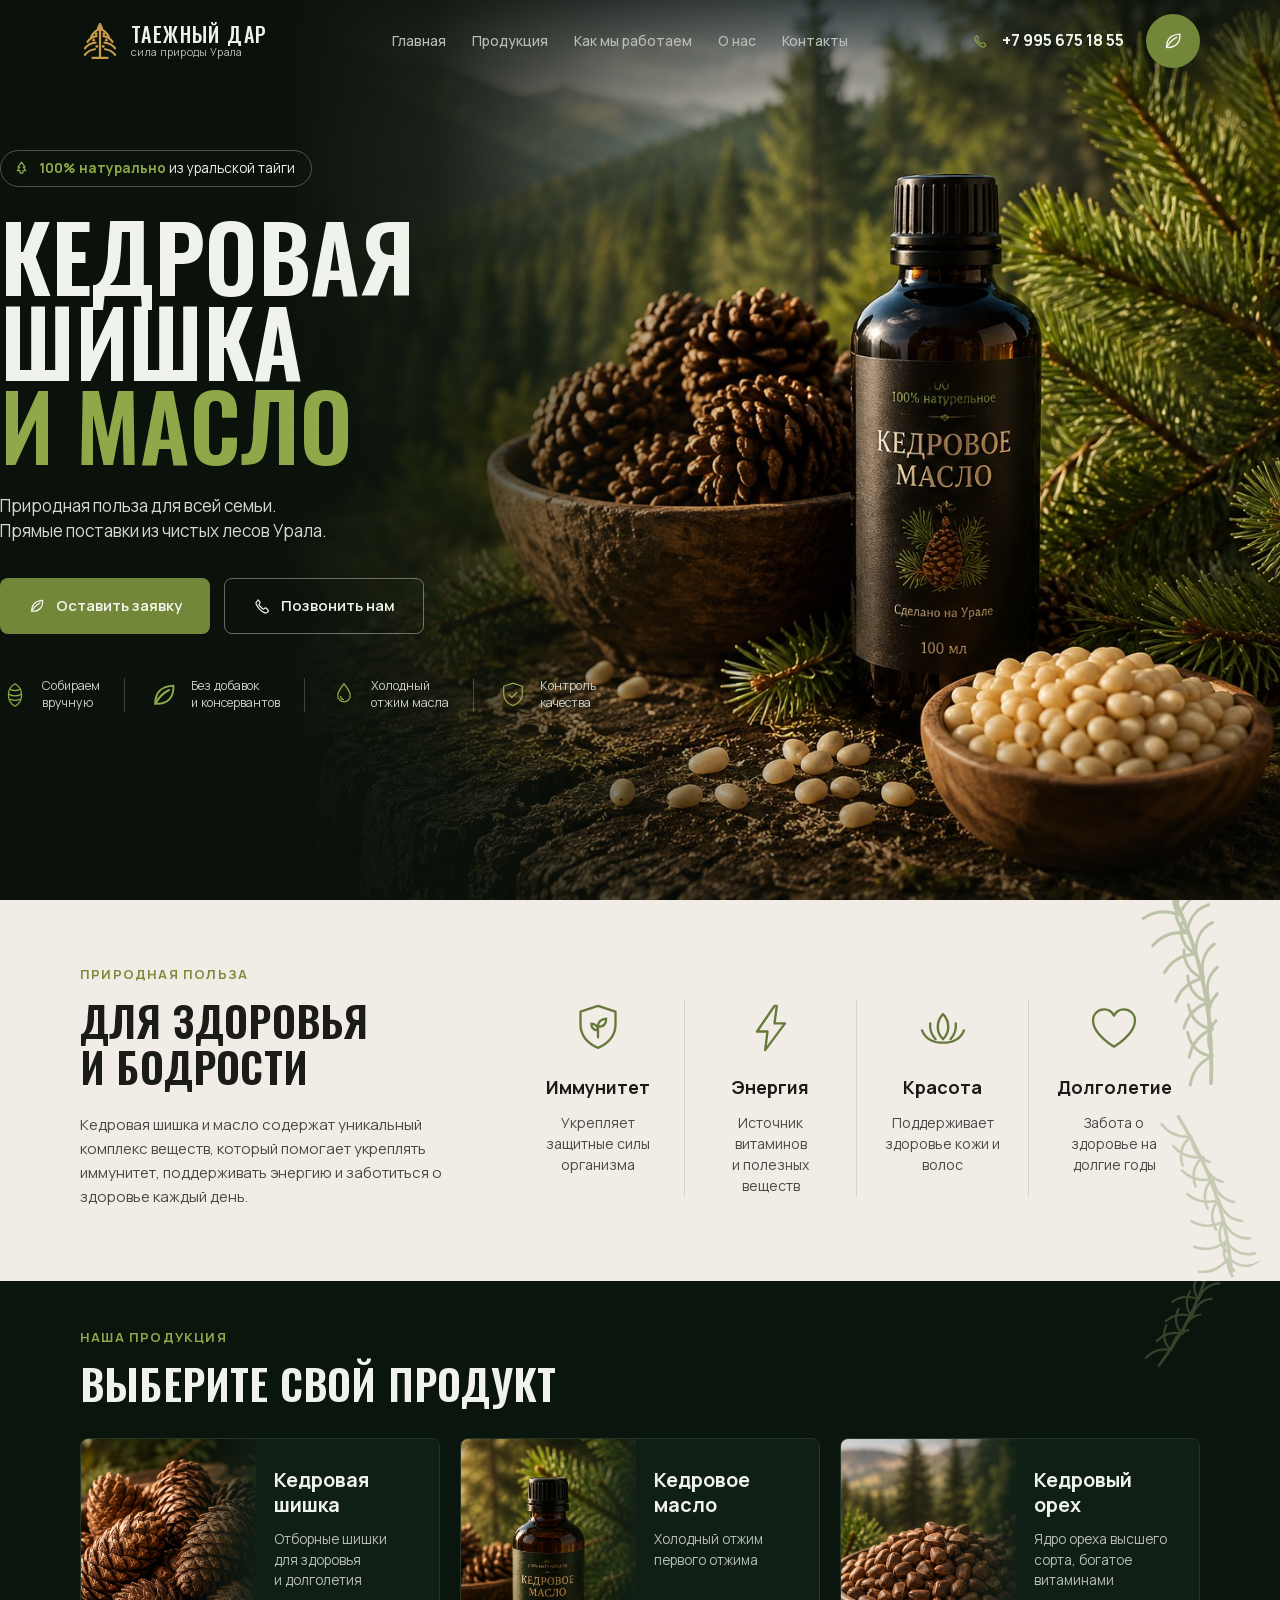
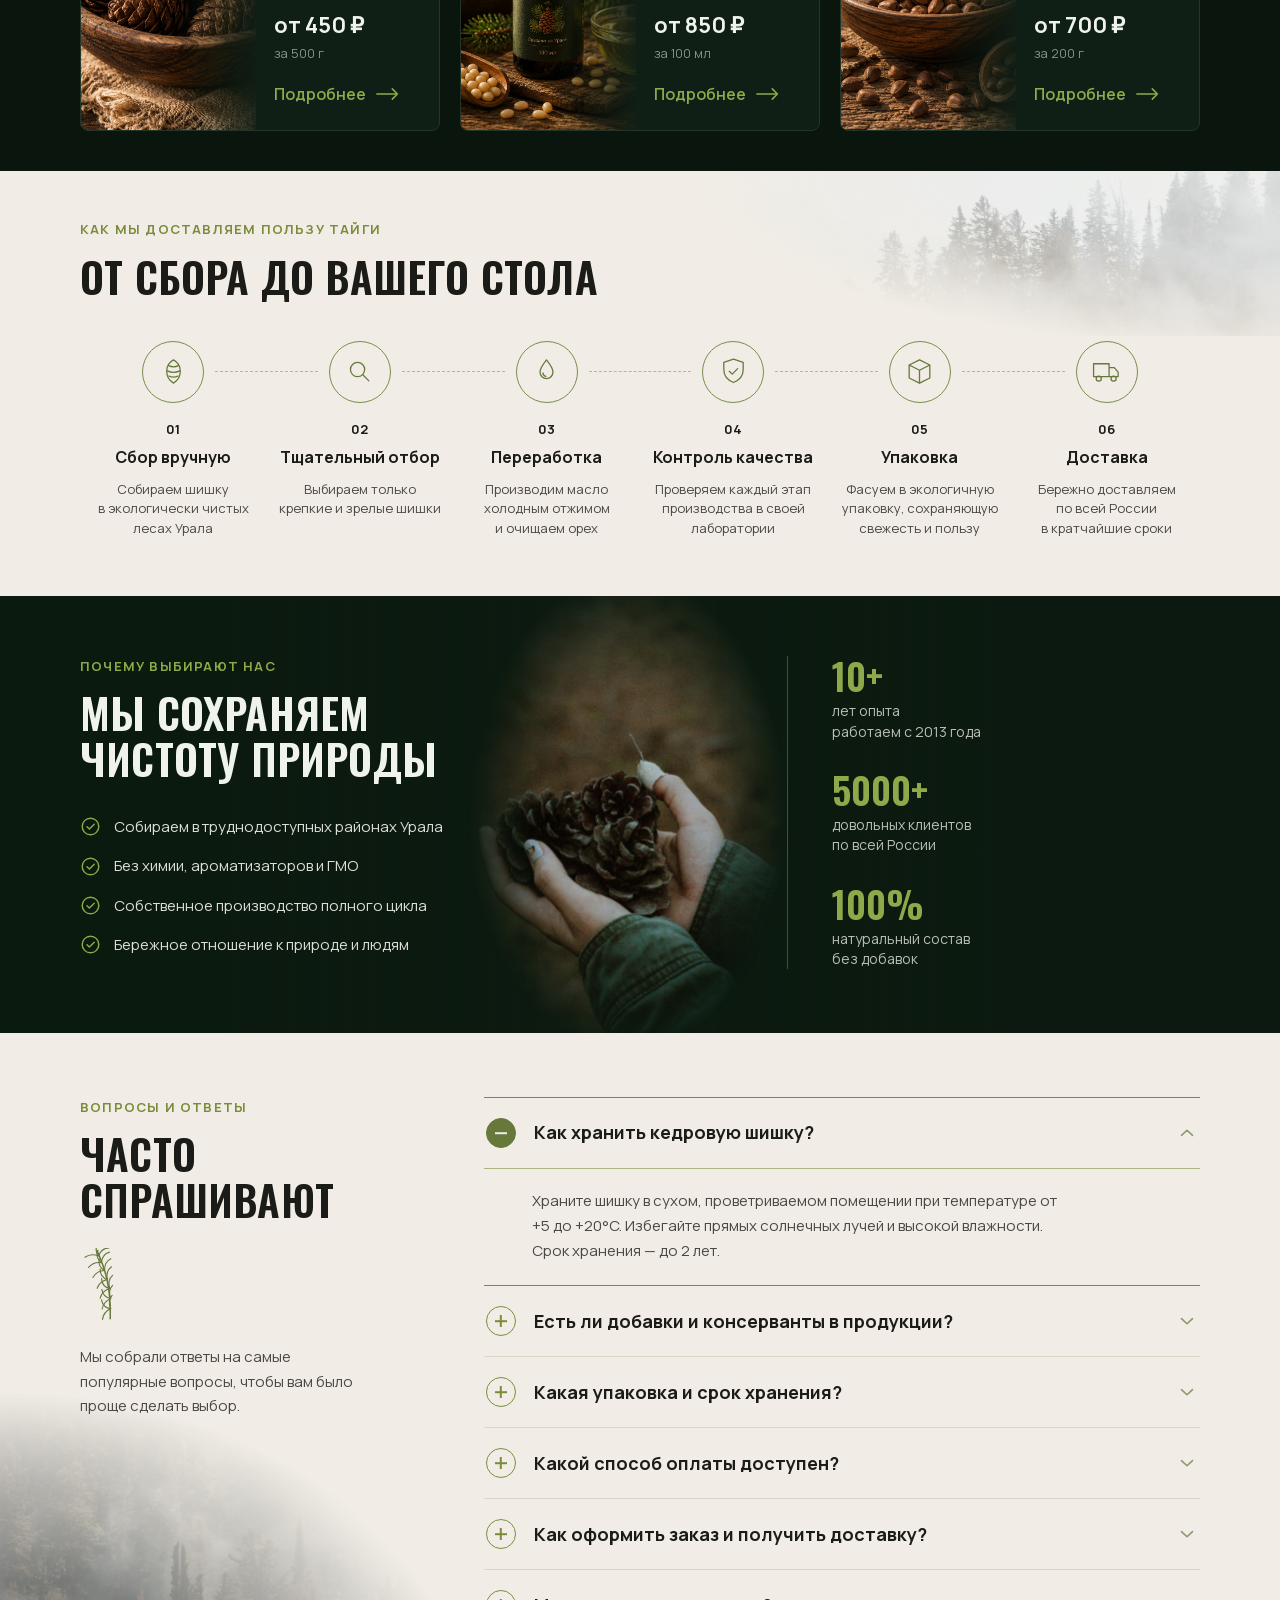
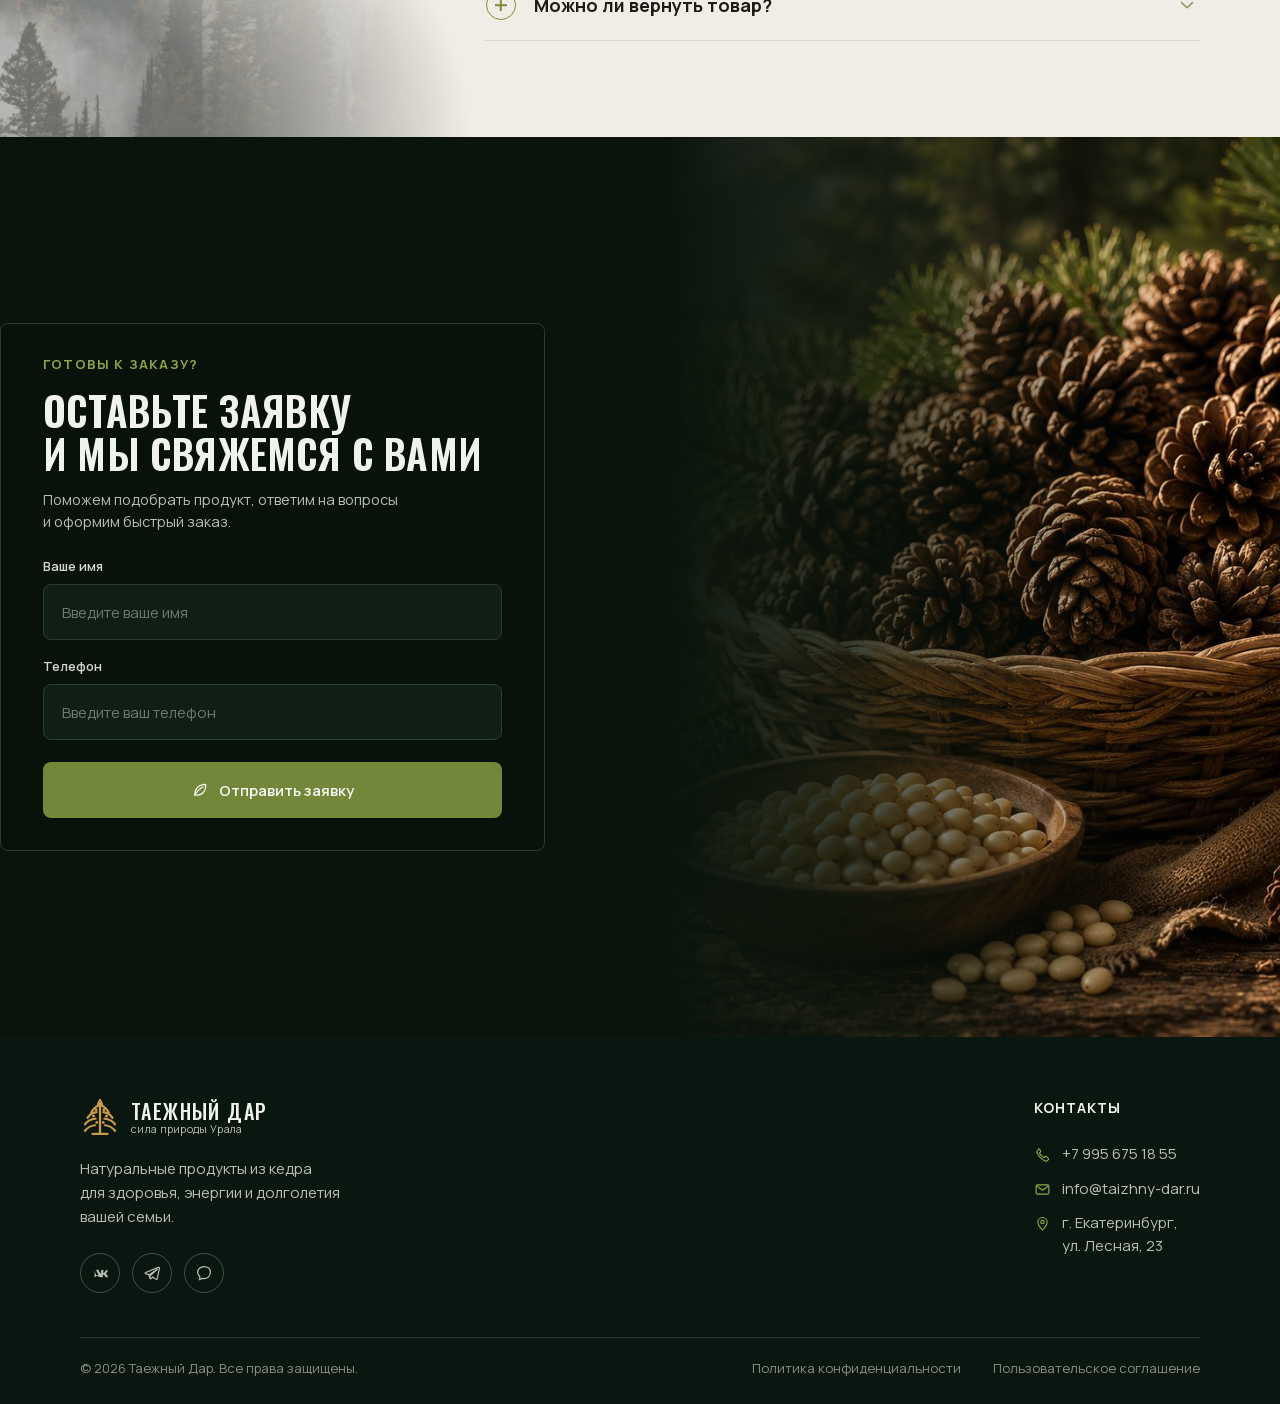
==== index.html @ 6af4e4de "Таежный Дар — одностраничный сайт кедровой продукции Статический HTML/CSS/JS: адаптив (десктоп/планш" ====
<!DOCTYPE html>
<html lang="ru">
<head>
<meta charset="UTF-8">
<meta name="viewport" content="width=device-width, initial-scale=1.0">
<title>Таежный Дар - кедровая шишка и масло из уральской тайги</title>
<meta name="description" content="Кедровая шишка, кедровое масло и кедровый орех. 100% натурально из уральской тайги. Прямые поставки по всей России.">
<link rel="icon" type="image/svg+xml" href="assets/favicon.svg">
<link rel="stylesheet" href="css/styles.css">
</head>
<body>

<!-- ============ SVG SPRITE ============ -->
<svg xmlns="http://www.w3.org/2000/svg" style="display:none" aria-hidden="true">
  <symbol id="i-cedar" viewBox="0 0 32 32">
    <path d="M16 2.5c-1 1.6-1.6 3-1.8 4.6M16 2.5c1 1.6 1.6 3 1.8 4.6M16 2.5v27" fill="none" stroke="currentColor" stroke-width="1.8" stroke-linecap="round"/>
    <path d="M14.2 7.1C11.6 8.5 9.8 10.4 8.9 13M17.8 7.1c2.6 1.4 4.4 3.3 5.3 5.9" fill="none" stroke="currentColor" stroke-width="1.8" stroke-linecap="round"/>
    <path d="M13.2 12.1c-3.2.5-5.6 2-7.2 4.6M18.8 12.1c3.2.5 5.6 2 7.2 4.6" fill="none" stroke="currentColor" stroke-width="1.8" stroke-linecap="round"/>
    <path d="M12.4 17.4c-3.6.2-6.4 1.6-8.4 4.4M19.6 17.4c3.6.2 6.4 1.6 8.4 4.4" fill="none" stroke="currentColor" stroke-width="1.8" stroke-linecap="round"/>
    <path d="M11.9 22.6c-3.4.4-6 1.9-7.9 4.4M20.1 22.6c3.4.4 6 1.9 7.9 4.4" fill="none" stroke="currentColor" stroke-width="1.8" stroke-linecap="round"/>
    <path d="M10 29.5h12" stroke="currentColor" stroke-width="1.8" stroke-linecap="round"/>
    <circle cx="12.9" cy="10.2" r="1.15" fill="currentColor"/>
    <circle cx="19.1" cy="10.2" r="1.15" fill="currentColor"/>
    <circle cx="10.9" cy="15.3" r="1.15" fill="currentColor"/>
    <circle cx="21.1" cy="15.3" r="1.15" fill="currentColor"/>
    <circle cx="13.4" cy="20.3" r="1.15" fill="currentColor"/>
    <circle cx="18.6" cy="20.3" r="1.15" fill="currentColor"/>
  </symbol>
  <symbol id="i-tree" viewBox="0 0 24 24">
    <path d="M12 3 7 10h2.4L6 15h4v3.5h4V15h4l-3.4-5H17L12 3Z" fill="none" stroke="currentColor" stroke-width="1.6" stroke-linejoin="round"/>
  </symbol>
  <symbol id="i-sprig" viewBox="0 0 100 130">
    <path d="M30 4C44 34 56 70 54 126" fill="none" stroke="currentColor" stroke-width="2.6" stroke-linecap="round"/>
    <g fill="none" stroke="currentColor" stroke-width="2" stroke-linecap="round">
      <g transform="translate(33 14) rotate(-15)"><path d="M0 0C-8-6-16-7-24-4M0 0C-4-9 0-17 6-22M0 0C6-8 14-11 22-9"/></g>
      <g transform="translate(38 26) rotate(-30)"><path d="M0 0C-8-6-16-7-24-4M0 0C-4-9 0-17 6-22M0 0C6-8 14-11 22-9"/></g>
      <g transform="translate(44 40) rotate(-40)"><path d="M0 0C-8-6-16-7-24-4M0 0C-4-9 0-17 6-22M0 0C6-8 14-11 22-9"/></g>
      <g transform="translate(49 56) rotate(-50)"><path d="M0 0C-8-6-16-7-24-4M0 0C-4-9 0-17 6-22M0 0C6-8 14-11 22-9"/></g>
      <g transform="translate(53 72) rotate(-55)"><path d="M0 0C-8-6-16-7-24-4M0 0C-4-9 0-17 6-22M0 0C6-8 14-11 22-9"/></g>
      <g transform="translate(55 90) rotate(-60)"><path d="M0 0C-8-6-16-7-24-4M0 0C-4-9 0-17 6-22M0 0C6-8 14-11 22-9"/></g>
      <g transform="translate(55 108) rotate(-62)"><path d="M0 0C-8-6-16-7-24-4M0 0C-4-9 0-17 6-22M0 0C6-8 14-11 22-9"/></g>
    </g>
  </symbol>
  <symbol id="i-leaf" viewBox="0 0 24 24">
    <path d="M5 19C5 10 10 5 19.5 4.5 20 14 15 19 6.5 19" fill="none" stroke="currentColor" stroke-width="1.6" stroke-linecap="round" stroke-linejoin="round"/>
    <path d="M5 19c3-5.5 7-9 11-11" fill="none" stroke="currentColor" stroke-width="1.6" stroke-linecap="round"/>
  </symbol>
  <symbol id="i-phone" viewBox="0 0 24 24">
    <path d="M6.6 3.8 9 6.2c.5.5.5 1.2.2 1.8L8.1 9.8a1.3 1.3 0 0 0 .2 1.5l4.4 4.4c.4.4 1 .5 1.5.2l1.8-1.1c.6-.3 1.3-.3 1.8.2l2.4 2.4c.5.5.5 1.4 0 1.9l-1.3 1.3c-.8.8-2 .9-3 .5-2.5-1-4.9-2.6-7-4.7-2.1-2.1-3.7-4.5-4.7-7-.4-1-.3-2.2.5-3l1.3-1.3c.5-.5 1.4-.5 1.9 0Z" fill="none" stroke="currentColor" stroke-width="1.6" stroke-linejoin="round"/>
  </symbol>
  <symbol id="i-shield-sprout" viewBox="0 0 48 48">
    <path d="M24 5 9 10v11c0 9.5 6.2 16.6 15 20 8.8-3.4 15-10.5 15-20V10L24 5Z" fill="none" stroke="currentColor" stroke-width="2" stroke-linejoin="round"/>
    <path d="M24 32v-9M24 23c0-4 2.6-6.6 7-7 0 4.3-2.5 7-7 7ZM24 26c0-3.3-2.1-5.4-5.7-5.8 0 3.6 2 5.8 5.7 5.8Z" fill="none" stroke="currentColor" stroke-width="2" stroke-linecap="round" stroke-linejoin="round"/>
  </symbol>
  <symbol id="i-bolt" viewBox="0 0 48 48">
    <path d="M27 5 12 27h9l-2 16L36 20h-9l2-15Z" fill="none" stroke="currentColor" stroke-width="2" stroke-linejoin="round"/>
  </symbol>
  <symbol id="i-lotus" viewBox="0 0 48 48">
    <path d="M24 12c-3 3.2-4.5 7-4.5 11 0 4.4 1.8 8 4.5 10.6 2.7-2.6 4.5-6.2 4.5-10.6 0-4-1.5-7.8-4.5-11Z" fill="none" stroke="currentColor" stroke-width="2" stroke-linejoin="round"/>
    <path d="M13 20c-.4 5.4 1.2 10 4.6 13.6M35 20c.4 5.4-1.2 10-4.6 13.6" fill="none" stroke="currentColor" stroke-width="2" stroke-linecap="round"/>
    <path d="M6 26c2.6 6.6 9 10.6 18 10.6S39.4 32.6 42 26" fill="none" stroke="currentColor" stroke-width="2" stroke-linecap="round"/>
  </symbol>
  <symbol id="i-heart" viewBox="0 0 48 48">
    <path d="M24 40S6 29.5 6 17.8C6 11.9 10.4 8 15.5 8c3.6 0 6.9 2 8.5 5.4C25.6 10 28.9 8 32.5 8 37.6 8 42 11.9 42 17.8 42 29.5 24 40 24 40Z" fill="none" stroke="currentColor" stroke-width="2" stroke-linejoin="round"/>
  </symbol>
  <symbol id="i-cone" viewBox="0 0 48 48">
    <path d="M24 6c-6.5 3.5-10.5 9.7-10.5 17.4C13.5 32 17.8 38.5 24 42c6.2-3.5 10.5-10 10.5-18.6C34.5 15.7 30.5 9.5 24 6Z" fill="none" stroke="currentColor" stroke-width="2" stroke-linejoin="round"/>
    <path d="M16.5 15c4.8 2.4 10.2 2.4 15 0M14.5 23c6 3 13 3 19 0M17 31c4.4 2.2 9.6 2.2 14 0" fill="none" stroke="currentColor" stroke-width="2" stroke-linecap="round"/>
  </symbol>
  <symbol id="i-drop" viewBox="0 0 48 48">
    <path d="M24 6c6 7.4 10 13.4 10 19a10 10 0 0 1-20 0c0-5.6 4-11.6 10-19Z" fill="none" stroke="currentColor" stroke-width="2" stroke-linejoin="round"/>
    <path d="M18.5 26a5.5 5.5 0 0 0 4.5 5.4" fill="none" stroke="currentColor" stroke-width="2" stroke-linecap="round"/>
  </symbol>
  <symbol id="i-shield-check" viewBox="0 0 48 48">
    <path d="M24 5 9 10v11c0 9.5 6.2 16.6 15 20 8.8-3.4 15-10.5 15-20V10L24 5Z" fill="none" stroke="currentColor" stroke-width="2" stroke-linejoin="round"/>
    <path d="m17.5 23.5 4.5 4.5 8.5-8.5" fill="none" stroke="currentColor" stroke-width="2" stroke-linecap="round" stroke-linejoin="round"/>
  </symbol>
  <symbol id="i-search" viewBox="0 0 48 48">
    <circle cx="21" cy="21" r="11" fill="none" stroke="currentColor" stroke-width="2"/>
    <path d="m29.5 29.5 9 9" stroke="currentColor" stroke-width="2" stroke-linecap="round"/>
  </symbol>
  <symbol id="i-box" viewBox="0 0 48 48">
    <path d="m24 6 16 8v20l-16 8-16-8V14l16-8Z" fill="none" stroke="currentColor" stroke-width="2" stroke-linejoin="round"/>
    <path d="M8 14l16 8 16-8M24 22v20" fill="none" stroke="currentColor" stroke-width="2" stroke-linejoin="round"/>
  </symbol>
  <symbol id="i-truck" viewBox="0 0 48 48">
    <path d="M4 12h24v20H4zM28 18h8l6 7v7h-14" fill="none" stroke="currentColor" stroke-width="2" stroke-linejoin="round"/>
    <circle cx="12" cy="35" r="4" fill="none" stroke="currentColor" stroke-width="2"/>
    <circle cx="35" cy="35" r="4" fill="none" stroke="currentColor" stroke-width="2"/>
  </symbol>
  <symbol id="i-check" viewBox="0 0 24 24">
    <circle cx="12" cy="12" r="9.5" fill="none" stroke="currentColor" stroke-width="1.6"/>
    <path d="m8 12.2 2.7 2.7L16.3 9.4" fill="none" stroke="currentColor" stroke-width="1.6" stroke-linecap="round" stroke-linejoin="round"/>
  </symbol>
  <symbol id="i-chevron" viewBox="0 0 24 24">
    <path d="m6 9.5 6 5.5 6-5.5" fill="none" stroke="currentColor" stroke-width="1.8" stroke-linecap="round" stroke-linejoin="round"/>
  </symbol>
  <symbol id="i-eco" viewBox="0 0 48 48">
    <circle cx="24" cy="24" r="17" fill="none" stroke="currentColor" stroke-width="2"/>
    <path d="M24 34V20M24 24c0-4.4 2.8-7.2 7.6-7.6 0 4.8-2.8 7.6-7.6 7.6ZM24 29c0-3.7-2.3-6-6.3-6.4 0 4 2.3 6.4 6.3 6.4Z" fill="none" stroke="currentColor" stroke-width="2" stroke-linecap="round" stroke-linejoin="round"/>
  </symbol>
  <symbol id="i-gost" viewBox="0 0 48 48">
    <path d="M24 5 28 9h5.5L35 14.5 39.5 16 38 21l4 3-4 3 1.5 5-4.5 1.5L33.5 39H28L24 43 20 39h-5.5L13 33.5 8.5 32 10 27l-4-3 4-3-1.5-5L13 14.5 14.5 9H20l4-4Z" fill="none" stroke="currentColor" stroke-width="2" stroke-linejoin="round"/>
    <rect x="18" y="17" width="12" height="14" rx="2" fill="none" stroke="currentColor" stroke-width="2"/>
  </symbol>
  <symbol id="i-family" viewBox="0 0 48 48">
    <path d="M24 8c-4 3.8-6 8.2-6 13 0 5.4 2.3 9.8 6 12.6 3.7-2.8 6-7.2 6-12.6 0-4.8-2-9.2-6-13Z" fill="none" stroke="currentColor" stroke-width="2" stroke-linejoin="round"/>
    <path d="M24 33.6V40M14 40h20" fill="none" stroke="currentColor" stroke-width="2" stroke-linecap="round"/>
  </symbol>
  <symbol id="i-mail" viewBox="0 0 24 24">
    <rect x="3" y="5.5" width="18" height="13" rx="2" fill="none" stroke="currentColor" stroke-width="1.6"/>
    <path d="m4 7 8 6 8-6" fill="none" stroke="currentColor" stroke-width="1.6" stroke-linejoin="round"/>
  </symbol>
  <symbol id="i-pin" viewBox="0 0 24 24">
    <path d="M12 21s-6.5-5.7-6.5-11A6.5 6.5 0 0 1 12 3.5 6.5 6.5 0 0 1 18.5 10c0 5.3-6.5 11-6.5 11Z" fill="none" stroke="currentColor" stroke-width="1.6" stroke-linejoin="round"/>
    <circle cx="12" cy="10" r="2.4" fill="none" stroke="currentColor" stroke-width="1.6"/>
  </symbol>
  <symbol id="i-vk" viewBox="0 0 24 24">
    <path d="M4.8 7.5c.3 6 3.4 10 9.4 10h1.6v-3.6c1.4.2 2.4 1.2 3 2.4l.8 1.2H23c-.6-2-2-3.6-3.4-4.6 1.2-1.2 2.6-3 3-4.6h-2.8c-.6 1.6-1.9 3.3-3.4 4V7.9h-2.9v5.3C11.8 11.6 10.5 9.5 10 7.5H7c.4 2.4 1.7 4.6 3 6-1.6 1.7-3.4 3.2-5.2 4Z" fill="currentColor" stroke="none"/>
  </symbol>
  <symbol id="i-tg" viewBox="0 0 24 24">
    <path d="m20.5 4.5-17 6.8c-.8.3-.8 1.2 0 1.5l4.2 1.4 1.6 5c.2.7 1 .8 1.5.3l2.3-2.2 4.4 3.2c.5.4 1.3.1 1.4-.6l3-14.2c.2-.9-.6-1.5-1.4-1.2Z" fill="none" stroke="currentColor" stroke-width="1.6" stroke-linejoin="round"/>
    <path d="M8 14.5 19 7l-9.5 8.6-.4 3.3" fill="none" stroke="currentColor" stroke-width="1.6" stroke-linejoin="round"/>
  </symbol>
  <symbol id="i-max" viewBox="0 0 24 24">
    <path d="M12 3.5c-4.7 0-8.5 3.4-8.5 7.6 0 2.4 1.2 4.6 3.1 5.9L6 21l3.6-1.8c.8.2 1.6.3 2.4.3 4.7 0 8.5-3.4 8.5-8.4S16.7 3.5 12 3.5Z" fill="none" stroke="currentColor" stroke-width="1.6" stroke-linejoin="round"/>
  </symbol>
</svg>

<!-- ============ HEADER ============ -->
<header class="header" id="header">
  <div class="container header__inner">
    <a class="logo" href="#hero" aria-label="Таежный Дар — на главную">
      <svg class="logo__icon" aria-hidden="true"><use href="#i-cedar"/></svg>
      <span class="logo__text">
        <span class="logo__name">Таежный Дар</span>
        <span class="logo__tagline">сила природы Урала</span>
      </span>
    </a>
    <nav class="nav" aria-label="Основная навигация">
      <a class="nav__link" href="#hero">Главная</a>
      <a class="nav__link" href="#products">Продукция</a>
      <a class="nav__link" href="#process">Как мы работаем</a>
      <a class="nav__link" href="#why-us">О нас</a>
      <a class="nav__link" href="#lead">Контакты</a>
    </nav>
    <div class="header__contacts">
      <svg class="header__phone-icon" aria-hidden="true"><use href="#i-phone"/></svg>
      <div class="header__phone-text">
        <a class="header__phone" href="tel:+79956751855">+7 995 675 18 55</a>
      </div>
      <button class="header__cta" type="button" data-open-lead aria-label="Оставить заявку">
        <svg aria-hidden="true"><use href="#i-leaf"/></svg>
      </button>
      <button class="burger" id="burger" type="button" aria-label="Открыть меню" aria-expanded="false">
        <span></span><span></span><span></span>
      </button>
    </div>
  </div>
</header>

<div class="mobile-menu" id="mobileMenu" hidden>
  <nav aria-label="Мобильная навигация">
    <a href="#hero">Главная</a>
    <a href="#products">Продукция</a>
    <a href="#process">Как мы работаем</a>
    <a href="#why-us">О нас</a>
    <a href="#lead">Контакты</a>
  </nav>
  <a class="mobile-menu__phone" href="tel:+79956751855">+7 995 675 18 55</a>
  <button class="btn btn--primary mobile-menu__cta" type="button" data-open-lead>
    <svg aria-hidden="true"><use href="#i-leaf"/></svg>Оставить заявку
  </button>
</div>

<main>
  <!-- ============ HERO ============ -->
  <section class="hero" id="hero">
    <img class="hero__photo" src="assets/img/hero-product.jpg" alt="Кедровые шишки в деревянной чаше и бутылка кедрового масла на фоне уральской тайги">
    <div class="hero__shade" aria-hidden="true"></div>
    <div class="container hero__inner">
      <div class="hero__content">
        <p class="hero__eyebrow">
          <svg class="hero__eyebrow-icon" aria-hidden="true"><use href="#i-tree"/></svg>
          <span><b>100% натурально</b> из уральской тайги</span>
        </p>
        <h1 class="hero__title">
          Кедровая<br>шишка<br><span class="accent">и&nbsp;масло</span>
        </h1>
        <p class="hero__desc">Природная польза для всей семьи.<br>Прямые поставки из чистых лесов Урала.</p>
        <div class="hero__actions">
          <button class="btn btn--primary" type="button" data-open-lead>
            <svg aria-hidden="true"><use href="#i-leaf"/></svg>Оставить заявку
          </button>
          <a class="btn btn--ghost" href="tel:+79956751855">
            <svg aria-hidden="true"><use href="#i-phone"/></svg>Позвонить нам
          </a>
        </div>
        <ul class="hero__benefits">
          <li>
            <svg aria-hidden="true"><use href="#i-cone"/></svg>
            <span>Собираем<br>вручную</span>
          </li>
          <li>
            <svg aria-hidden="true"><use href="#i-leaf"/></svg>
            <span>Без добавок<br>и консервантов</span>
          </li>
          <li>
            <svg aria-hidden="true"><use href="#i-drop"/></svg>
            <span>Холодный<br>отжим масла</span>
          </li>
          <li>
            <svg aria-hidden="true"><use href="#i-shield-check"/></svg>
            <span>Контроль<br>качества</span>
          </li>
        </ul>
      </div>
    </div>
  </section>

  <!-- ============ BENEFITS ============ -->
  <section class="benefits" id="benefits">
    <svg class="benefits__branch" aria-hidden="true"><use href="#i-sprig"/></svg>
    <svg class="benefits__nuts" aria-hidden="true"><use href="#i-sprig"/></svg>
    <div class="container benefits__grid">
      <div class="benefits__intro">
        <p class="eyebrow eyebrow--dark">Природная польза</p>
        <h2 class="h2 h2--dark">Для здоровья<br>и бодрости</h2>
        <p class="benefits__text">Кедровая шишка и масло содержат уникальный комплекс веществ, который помогает укреплять иммунитет, поддерживать энергию и&nbsp;заботиться о здоровье каждый день.</p>
      </div>
      <ul class="benefits__list">
        <li class="benefit">
          <svg class="benefit__icon" aria-hidden="true"><use href="#i-shield-sprout"/></svg>
          <h3 class="benefit__title">Иммунитет</h3>
          <p class="benefit__desc">Укрепляет защитные силы организма</p>
        </li>
        <li class="benefit">
          <svg class="benefit__icon" aria-hidden="true"><use href="#i-bolt"/></svg>
          <h3 class="benefit__title">Энергия</h3>
          <p class="benefit__desc">Источник витаминов и&nbsp;полезных веществ</p>
        </li>
        <li class="benefit">
          <svg class="benefit__icon" aria-hidden="true"><use href="#i-lotus"/></svg>
          <h3 class="benefit__title">Красота</h3>
          <p class="benefit__desc">Поддерживает здоровье кожи и волос</p>
        </li>
        <li class="benefit">
          <svg class="benefit__icon" aria-hidden="true"><use href="#i-heart"/></svg>
          <h3 class="benefit__title">Долголетие</h3>
          <p class="benefit__desc">Забота о здоровье на долгие годы</p>
        </li>
      </ul>
    </div>
  </section>

  <!-- ============ PRODUCTS ============ -->
  <section class="products" id="products">
    <svg class="products__branch" aria-hidden="true"><use href="#i-sprig"/></svg>
    <div class="container">
      <p class="eyebrow">Наша продукция</p>
      <h2 class="h2">Выберите свой продукт</h2>
      <div class="products__grid">
        <article class="product-card">
          <button class="product-card__media" type="button" data-product="cones" aria-label="Кедровая шишка — подробнее">
            <img src="assets/img/product-cones.jpg" alt="Кедровые шишки в деревянной чаше">
          </button>
          <div class="product-card__body">
            <h3 class="product-card__title">Кедровая шишка</h3>
            <p class="product-card__desc">Отборные шишки для&nbsp;здоровья и&nbsp;долголетия</p>
            <p class="product-card__price">от 450 ₽<span>за 500 г</span></p>
            <button class="product-card__link" type="button" data-product="cones">Подробнее
              <svg aria-hidden="true" viewBox="0 0 28 16"><path d="M1 8h24m0 0-6-6m6 6-6 6" fill="none" stroke="currentColor" stroke-width="1.8" stroke-linecap="round" stroke-linejoin="round"/></svg>
            </button>
          </div>
        </article>
        <article class="product-card">
          <button class="product-card__media" type="button" data-product="oil" aria-label="Кедровое масло — подробнее">
            <img src="assets/img/product-oil.jpg" alt="Бутылка кедрового масла с кедровыми шишками">
          </button>
          <div class="product-card__body">
            <h3 class="product-card__title">Кедровое масло</h3>
            <p class="product-card__desc">Холодный отжим первого&nbsp;отжима</p>
            <p class="product-card__price">от 850 ₽<span>за 100 мл</span></p>
            <button class="product-card__link" type="button" data-product="oil">Подробнее
              <svg aria-hidden="true" viewBox="0 0 28 16"><path d="M1 8h24m0 0-6-6m6 6-6 6" fill="none" stroke="currentColor" stroke-width="1.8" stroke-linecap="round" stroke-linejoin="round"/></svg>
            </button>
          </div>
        </article>
        <article class="product-card">
          <button class="product-card__media" type="button" data-product="nuts" aria-label="Кедровый орех — подробнее">
            <img src="assets/img/product-nuts.jpg" alt="Кедровый орех в деревянной чаше">
          </button>
          <div class="product-card__body">
            <h3 class="product-card__title">Кедровый орех</h3>
            <p class="product-card__desc">Ядро ореха высшего сорта, богатое витаминами</p>
            <p class="product-card__price">от 700 ₽<span>за 200 г</span></p>
            <button class="product-card__link" type="button" data-product="nuts">Подробнее
              <svg aria-hidden="true" viewBox="0 0 28 16"><path d="M1 8h24m0 0-6-6m6 6-6 6" fill="none" stroke="currentColor" stroke-width="1.8" stroke-linecap="round" stroke-linejoin="round"/></svg>
            </button>
          </div>
        </article>
      </div>
    </div>
  </section>

  <!-- ============ PROCESS ============ -->
  <section class="process" id="process">
    <div class="process__forest" aria-hidden="true"></div>
    <div class="container">
      <p class="eyebrow eyebrow--dark">Как мы доставляем пользу тайги</p>
      <h2 class="h2 h2--dark">От сбора до вашего стола</h2>
      <ol class="process__steps">
        <li class="step">
          <div class="step__circle"><svg aria-hidden="true"><use href="#i-cone"/></svg></div>
          <span class="step__num">01</span>
          <h3 class="step__title">Сбор вручную</h3>
          <p class="step__desc">Собираем шишку в&nbsp;экологически чистых лесах Урала</p>
        </li>
        <li class="step">
          <div class="step__circle"><svg aria-hidden="true"><use href="#i-search"/></svg></div>
          <span class="step__num">02</span>
          <h3 class="step__title">Тщательный отбор</h3>
          <p class="step__desc">Выбираем только крепкие и&nbsp;зрелые шишки</p>
        </li>
        <li class="step">
          <div class="step__circle"><svg aria-hidden="true"><use href="#i-drop"/></svg></div>
          <span class="step__num">03</span>
          <h3 class="step__title">Переработка</h3>
          <p class="step__desc">Производим масло холодным отжимом и&nbsp;очищаем орех</p>
        </li>
        <li class="step">
          <div class="step__circle"><svg aria-hidden="true"><use href="#i-shield-check"/></svg></div>
          <span class="step__num">04</span>
          <h3 class="step__title">Контроль качества</h3>
          <p class="step__desc">Проверяем каждый этап производства в&nbsp;своей лаборатории</p>
        </li>
        <li class="step">
          <div class="step__circle"><svg aria-hidden="true"><use href="#i-box"/></svg></div>
          <span class="step__num">05</span>
          <h3 class="step__title">Упаковка</h3>
          <p class="step__desc">Фасуем в&nbsp;экологичную упаковку, сохраняющую свежесть и&nbsp;пользу</p>
        </li>
        <li class="step">
          <div class="step__circle"><svg aria-hidden="true"><use href="#i-truck"/></svg></div>
          <span class="step__num">06</span>
          <h3 class="step__title">Доставка</h3>
          <p class="step__desc">Бережно доставляем по&nbsp;всей России в&nbsp;кратчайшие сроки</p>
        </li>
      </ol>
    </div>
  </section>

  <!-- ============ WHY US ============ -->
  <section class="why" id="why-us">
    <img class="why__photo" src="assets/img/whyus-hands.jpg" alt="Руки, держащие свежие кедровые шишки">
    <div class="container why__grid">
      <div class="why__content">
        <p class="eyebrow">Почему выбирают нас</p>
        <h2 class="h2">Мы сохраняем<br>чистоту природы</h2>
        <ul class="why__list">
          <li><svg aria-hidden="true"><use href="#i-check"/></svg>Собираем в труднодоступных районах Урала</li>
          <li><svg aria-hidden="true"><use href="#i-check"/></svg>Без химии, ароматизаторов и ГМО</li>
          <li><svg aria-hidden="true"><use href="#i-check"/></svg>Собственное производство полного цикла</li>
          <li><svg aria-hidden="true"><use href="#i-check"/></svg>Бережное отношение к природе и людям</li>
        </ul>
      </div>
      <div class="why__metrics">
        <div class="metric">
          <span class="metric__num">10+</span>
          <span class="metric__label">лет опыта<br>работаем с 2013 года</span>
        </div>
        <div class="metric">
          <span class="metric__num">5000+</span>
          <span class="metric__label">довольных клиентов<br>по всей России</span>
        </div>
        <div class="metric">
          <span class="metric__num">100%</span>
          <span class="metric__label">натуральный состав<br>без добавок</span>
        </div>
      </div>
    </div>
  </section>

  <!-- ============ FAQ ============ -->
  <section class="faq" id="faq">
    <div class="faq__forest" aria-hidden="true"></div>
    <div class="container faq__grid">
      <div class="faq__intro">
        <p class="eyebrow eyebrow--dark">Вопросы и ответы</p>
        <h2 class="h2 h2--dark">Часто спрашивают</h2>
        <svg class="faq__sprig" aria-hidden="true"><use href="#i-sprig"/></svg>
        <p class="faq__text">Мы собрали ответы на самые популярные вопросы, чтобы вам было проще сделать выбор.</p>
      </div>
      <div class="faq__list">
        <div class="faq-item is-open">
          <button class="faq-item__head" type="button" aria-expanded="true">
            <span class="faq-item__icon" aria-hidden="true"></span>
            <span class="faq-item__question">Как хранить кедровую шишку?</span>
            <svg class="faq-item__chevron" aria-hidden="true"><use href="#i-chevron"/></svg>
          </button>
          <div class="faq-item__panel">
            <div class="faq-item__body">
              <p>Храните шишку в сухом, проветриваемом помещении при температуре от +5 до +20°C. Избегайте прямых солнечных лучей и&nbsp;высокой влажности. Срок хранения — до 2&nbsp;лет.</p>
            </div>
          </div>
        </div>
        <div class="faq-item">
          <button class="faq-item__head" type="button" aria-expanded="false">
            <span class="faq-item__icon" aria-hidden="true"></span>
            <span class="faq-item__question">Есть ли добавки и консерванты в продукции?</span>
            <svg class="faq-item__chevron" aria-hidden="true"><use href="#i-chevron"/></svg>
          </button>
          <div class="faq-item__panel">
            <div class="faq-item__body">
              <p>Нет. Вся продукция на 100% натуральная: без сахара, консервантов, ароматизаторов и&nbsp;ГМО. В каждой партии — только кедровые орехи, шишки и&nbsp;масло холодного отжима, что подтверждено протоколами испытаний.</p>
            </div>
          </div>
        </div>
        <div class="faq-item">
          <button class="faq-item__head" type="button" aria-expanded="false">
            <span class="faq-item__icon" aria-hidden="true"></span>
            <span class="faq-item__question">Какая упаковка и срок хранения?</span>
            <svg class="faq-item__chevron" aria-hidden="true"><use href="#i-chevron"/></svg>
          </button>
          <div class="faq-item__panel">
            <div class="faq-item__body">
              <p>Фасуем в крафт-пакеты с zip-застёжкой, масло — в тёмное стекло, чтобы сохранить аромат и витамины. Орех хранится до 6&nbsp;месяцев, масло — до 12&nbsp;месяцев, шишки — до 2&nbsp;лет при правильных условиях.</p>
            </div>
          </div>
        </div>
        <div class="faq-item">
          <button class="faq-item__head" type="button" aria-expanded="false">
            <span class="faq-item__icon" aria-hidden="true"></span>
            <span class="faq-item__question">Какой способ оплаты доступен?</span>
            <svg class="faq-item__chevron" aria-hidden="true"><use href="#i-chevron"/></svg>
          </button>
          <div class="faq-item__panel">
            <div class="faq-item__body">
              <p>Оплатите заказ картой онлайн при оформлении или при получении. Для юридических лиц доступен безналичный расчёт с&nbsp;закрывающими документами.</p>
            </div>
          </div>
        </div>
        <div class="faq-item">
          <button class="faq-item__head" type="button" aria-expanded="false">
            <span class="faq-item__icon" aria-hidden="true"></span>
            <span class="faq-item__question">Как оформить заказ и получить доставку?</span>
            <svg class="faq-item__chevron" aria-hidden="true"><use href="#i-chevron"/></svg>
          </button>
          <div class="faq-item__panel">
            <div class="faq-item__body">
              <p>Оставьте заявку на сайте или позвоните по номеру +7&nbsp;995&nbsp;675&nbsp;18&nbsp;55 — менеджер уточнит состав заказа и подберёт удобный способ доставки. Отправляем по всей России Почтой России и&nbsp;СДЭК, а&nbsp;также транспортными компаниями — выберем оптимальный вариант по срокам и&nbsp;стоимости. По Екатеринбургу — курьером на&nbsp;следующий день.</p>
            </div>
          </div>
        </div>
        <div class="faq-item">
          <button class="faq-item__head" type="button" aria-expanded="false">
            <span class="faq-item__icon" aria-hidden="true"></span>
            <span class="faq-item__question">Можно ли вернуть товар?</span>
            <svg class="faq-item__chevron" aria-hidden="true"><use href="#i-chevron"/></svg>
          </button>
          <div class="faq-item__panel">
            <div class="faq-item__body">
              <p>Да. Если товар не подошёл или повредился при доставке, мы вернём деньги или заменим продукцию. Принимаем возврат в течение 14&nbsp;дней с момента получения — достаточно сохранить упаковку.</p>
            </div>
          </div>
        </div>
      </div>
    </div>
  </section>

  <!-- ============ FINAL CTA ============ -->
  <section class="cta" id="lead">
    <img class="cta__photo" src="assets/img/cta-product.jpg" alt="Кедровое масло и шишки в чаше на фоне тайги">
    <div class="container">
      <div class="cta__card">
        <p class="eyebrow">Готовы к заказу?</p>
        <h2 class="h2">Оставьте заявку<br>и мы свяжемся с вами</h2>
        <p class="cta__desc">Поможем подобрать продукт, ответим на вопросы и&nbsp;оформим быстрый заказ.</p>
        <form class="lead-form" id="leadForm" novalidate>
          <div class="field">
            <label class="field__label" for="name">Ваше имя</label>
            <input class="field__input" type="text" id="name" name="name" placeholder="Введите ваше имя" autocomplete="name" required>
          </div>
          <div class="field">
            <label class="field__label" for="phone">Телефон</label>
            <input class="field__input" type="tel" id="phone" name="phone" placeholder="Введите ваш телефон" autocomplete="tel" required>
          </div>
          <button class="btn btn--primary btn--submit" type="submit">
            <svg aria-hidden="true"><use href="#i-leaf"/></svg><span>Отправить заявку</span>
          </button>
          <p class="lead-form__status" id="formStatus" role="status" aria-live="polite"></p>
        </form>
      </div>
    </div>
  </section>
</main>

<!-- ============ FOOTER ============ -->
<footer class="footer" id="contacts">
  <div class="container">
    <div class="footer__grid">
      <div class="footer__brand">
        <a class="logo" href="#hero">
          <svg class="logo__icon" aria-hidden="true"><use href="#i-cedar"/></svg>
          <span class="logo__text">
            <span class="logo__name">Таежный Дар</span>
            <span class="logo__tagline">сила природы Урала</span>
          </span>
        </a>
        <p class="footer__about">Натуральные продукты из кедра для&nbsp;здоровья, энергии и&nbsp;долголетия вашей семьи.</p>
        <div class="footer__socials">
          <a href="https://vk.com" target="_blank" rel="noopener" aria-label="ВКонтакте"><svg aria-hidden="true"><use href="#i-vk"/></svg></a>
          <a href="https://telegram.org" target="_blank" rel="noopener" aria-label="Телеграм"><svg aria-hidden="true"><use href="#i-tg"/></svg></a>
          <a href="https://max.ru" target="_blank" rel="noopener" aria-label="Мессенджер Max"><svg aria-hidden="true"><use href="#i-max"/></svg></a>
        </div>
      </div>
      <div class="footer__col footer__contacts">
        <h3 class="footer__heading">Контакты</h3>
        <a class="footer__contact" href="tel:+79956751855">
          <svg aria-hidden="true"><use href="#i-phone"/></svg>
          <span>+7 995 675 18 55</span>
        </a>
        <a class="footer__contact" href="mailto:info@taizhny-dar.ru">
          <svg aria-hidden="true"><use href="#i-mail"/></svg>
          <span>info@taizhny-dar.ru</span>
        </a>
        <p class="footer__contact">
          <svg aria-hidden="true"><use href="#i-pin"/></svg>
          <span>г. Екатеринбург,<br>ул. Лесная, 23</span>
        </p>
      </div>
    </div>
    <div class="footer__bottom">
      <p>© 2026 Таежный Дар. Все права защищены.</p>
      <div class="footer__bottom-links">
        <a href="privacy.html">Политика конфиденциальности</a>
        <a href="terms.html">Пользовательское соглашение</a>
      </div>
    </div>
  </div>
</footer>

<!-- ============ PRODUCT MODAL ============ -->
<div class="modal" id="productModal" hidden role="dialog" aria-modal="true" aria-labelledby="productModalTitle">
  <div class="modal__backdrop" data-modal-close></div>
  <div class="modal__window modal__window--product" role="document">
    <button class="modal__close" type="button" data-modal-close aria-label="Закрыть окно">
      <svg viewBox="0 0 20 20" aria-hidden="true"><path d="m5 5 10 10M15 5 5 15" stroke="currentColor" stroke-width="1.8" stroke-linecap="round"/></svg>
    </button>
    <div class="modal__media"><img id="productModalImg" src="assets/img/product-cones.jpg" alt=""></div>
    <div class="modal__body">
      <p class="eyebrow" id="productModalEyebrow">Наша продукция</p>
      <h3 class="modal__title" id="productModalTitle">Кедровая шишка</h3>
      <p class="modal__text" id="productModalText"></p>
      <p class="modal__price" id="productModalPrice">от 450 ₽<span>за 500 г</span></p>
      <button class="btn btn--primary modal__cta" type="button" data-open-lead>Оставить заявку</button>
    </div>
  </div>
</div>

<!-- ============ LEAD MODAL ============ -->
<div class="modal" id="leadModal" hidden role="dialog" aria-modal="true" aria-labelledby="leadModalTitle">
  <div class="modal__backdrop" data-modal-close></div>
  <div class="modal__window modal__window--lead" role="document">
    <button class="modal__close" type="button" data-modal-close aria-label="Закрыть окно">
      <svg viewBox="0 0 20 20" aria-hidden="true"><path d="m5 5 10 10M15 5 5 15" stroke="currentColor" stroke-width="1.8" stroke-linecap="round"/></svg>
    </button>
    <div class="modal__body">
      <p class="eyebrow">Заявка</p>
      <h3 class="modal__title" id="leadModalTitle">Оставьте заявку</h3>
      <p class="modal__text">Укажите имя и&nbsp;телефон — перезвоним в&nbsp;течение 15&nbsp;минут, ответим на&nbsp;вопросы и&nbsp;оформим заказ.</p>
      <form class="lead-form" id="leadModalForm" novalidate>
        <div class="field">
          <label class="field__label" for="modalName">Ваше имя</label>
          <input class="field__input" type="text" id="modalName" name="name" placeholder="Иван" autocomplete="name">
        </div>
        <div class="field">
          <label class="field__label" for="modalPhone">Телефон</label>
          <input class="field__input" type="tel" id="modalPhone" name="phone" placeholder="+7 (___) ___-__-__" autocomplete="tel">
        </div>
        <button class="btn btn--primary btn--submit" type="submit"><span>Отправить заявку</span></button>
        <p class="lead-form__status" id="leadModalStatus" role="status"></p>
      </form>
    </div>
  </div>
</div>

<script src="js/main.js"></script>
</body>
</html>
---- css/styles.css ----
/* ============================================================
   ТАЙЖНЫЙ ДАР — styles
   Reference: desktop 1440px, container 1280px
   ============================================================ */

/* ---------- Fonts ---------- */
@font-face{font-family:'Oswald';font-style:normal;font-weight:500;font-display:swap;src:url('../assets/fonts/oswald-500-cyrillic.woff2') format('woff2');unicode-range:U+0301,U+0400-045F,U+0490-0491,U+04B0-04B1,U+2116;}
@font-face{font-family:'Oswald';font-style:normal;font-weight:500;font-display:swap;src:url('../assets/fonts/oswald-500-latin.woff2') format('woff2');unicode-range:U+0000-00FF,U+0131,U+0152-0153,U+2000-206F;}
@font-face{font-family:'Oswald';font-style:normal;font-weight:600;font-display:swap;src:url('../assets/fonts/oswald-600-cyrillic.woff2') format('woff2');unicode-range:U+0301,U+0400-045F,U+0490-0491,U+04B0-04B1,U+2116;}
@font-face{font-family:'Oswald';font-style:normal;font-weight:600;font-display:swap;src:url('../assets/fonts/oswald-600-latin.woff2') format('woff2');unicode-range:U+0000-00FF,U+0131,U+0152-0153,U+2000-206F;}
@font-face{font-family:'Manrope';font-style:normal;font-weight:400;font-display:swap;src:url('../assets/fonts/manrope-400-cyrillic.woff2') format('woff2');unicode-range:U+0301,U+0400-045F,U+0490-0491,U+04B0-04B1,U+2116;}
@font-face{font-family:'Manrope';font-style:normal;font-weight:400;font-display:swap;src:url('../assets/fonts/manrope-400-latin.woff2') format('woff2');unicode-range:U+0000-00FF,U+0131,U+0152-0153,U+2000-206F;}
@font-face{font-family:'Manrope';font-style:normal;font-weight:500;font-display:swap;src:url('../assets/fonts/manrope-500-cyrillic.woff2') format('woff2');unicode-range:U+0301,U+0400-045F,U+0490-0491,U+04B0-04B1,U+2116;}
@font-face{font-family:'Manrope';font-style:normal;font-weight:500;font-display:swap;src:url('../assets/fonts/manrope-500-latin.woff2') format('woff2');unicode-range:U+0000-00FF,U+0131,U+0152-0153,U+2000-206F;}
@font-face{font-family:'Manrope';font-style:normal;font-weight:600;font-display:swap;src:url('../assets/fonts/manrope-600-cyrillic.woff2') format('woff2');unicode-range:U+0301,U+0400-045F,U+0490-0491,U+04B0-04B1,U+2116;}
@font-face{font-family:'Manrope';font-style:normal;font-weight:600;font-display:swap;src:url('../assets/fonts/manrope-600-latin.woff2') format('woff2');unicode-range:U+0000-00FF,U+0131,U+0152-0153,U+2000-206F;}
@font-face{font-family:'Manrope';font-style:normal;font-weight:700;font-display:swap;src:url('../assets/fonts/manrope-700-cyrillic.woff2') format('woff2');unicode-range:U+0301,U+0400-045F,U+0490-0491,U+04B0-04B1,U+2116;}
@font-face{font-family:'Manrope';font-style:normal;font-weight:700;font-display:swap;src:url('../assets/fonts/manrope-700-latin.woff2') format('woff2');unicode-range:U+0000-00FF,U+0131,U+0152-0153,U+2000-206F;}

/* ---------- Tokens ---------- */
:root{
  --forest-950:#071109;
  --forest-900:#0A150E;
  --forest-850:#0C1A11;
  --forest-800:#101F16;
  --forest-700:#17321D;
  --cedar-lime:#83993E;
  --cedar-lime-bright:#8FA94A;
  --btn-lime:#73873A;
  --btn-lime-hover:#83994A;
  --cedar-gold:#C89A4A;
  --cream:#F1EDE6;
  --sand:#E8E0CF;

  --text-dark:#1B1B17;
  --text-body:#4A4845;
  --text-muted:#8A8F87;
  --text-white:#F0F2EC;
  --text-dim:#B9BFB6;

  --border-dark:#2A3D2E;
  --border-light:#D8D2C4;
  --border-soft:rgba(240,242,236,.16);

  --radius:8px;

  --container:1280px;
  --container-pad:80px;
  --gap:20px;

  --font-display:'Oswald',Impact,'Arial Narrow',sans-serif;
  --font-body:'Manrope','Segoe UI',sans-serif;
}

/* ---------- Reset / base ---------- */
*,*::before,*::after{box-sizing:border-box;margin:0;padding:0}
html{scroll-behavior:smooth;scroll-padding-top:96px}
body{
  font-family:var(--font-body);
  font-size:16px;
  line-height:1.55;
  color:var(--text-dark);
  background:var(--cream);
  -webkit-font-smoothing:antialiased;
}
img{max-width:100%;display:block}
a{color:inherit;text-decoration:none}
ul,ol{list-style:none}
button{font:inherit;cursor:pointer;background:none;border:none}
input{font:inherit}
svg{display:block}

.container{
  max-width:var(--container);
  margin-inline:auto;
  width:calc(100% - var(--container-pad)*2);
}
@media (max-width:1199px){:root{--container-pad:32px}}
@media (max-width:767px){:root{--container-pad:16px}}

/* ---------- Typography helpers ---------- */
.h2{
  font-family:var(--font-display);
  font-weight:600;
  font-size:42px;
  line-height:1.08;
  letter-spacing:.2px;
  text-transform:uppercase;
  color:var(--text-white);
}
.h2--dark{color:var(--text-dark)}
.eyebrow{
  font-size:13px;
  font-weight:700;
  letter-spacing:1.2px;
  text-transform:uppercase;
  color:var(--cedar-lime-bright);
  margin-bottom:14px;
}
.eyebrow--dark{color:#7A8C3B}

/* ---------- Buttons ---------- */
.btn{
  display:inline-flex;
  align-items:center;
  justify-content:center;
  gap:10px;
  height:56px;
  padding-inline:28px;
  border-radius:var(--radius);
  font-size:15px;
  font-weight:600;
  white-space:nowrap;
  transition:background .18s ease,border-color .18s ease,transform .18s ease;
}
.btn svg{width:18px;height:18px;flex:none}
.btn--primary{background:var(--btn-lime);color:#F5F7EE}
.btn--primary:hover{background:var(--btn-lime-hover);transform:translateY(-1px)}
.btn--ghost{
  background:transparent;
  border:1px solid rgba(240,242,236,.4);
  color:var(--text-white);
}
.btn--ghost:hover{border-color:rgba(240,242,236,.75)}

/* ============================================================
   HEADER
   ============================================================ */
.header{
  position:fixed;
  top:0;left:0;right:0;
  z-index:50;
  height:82px;
  transition:background .25s ease;
}
.header.is-scrolled{background:rgba(9,20,13,.92);backdrop-filter:blur(8px)}
.header__inner{display:flex;align-items:center;gap:32px;height:82px}
.logo{display:flex;align-items:center;gap:11px;flex:none}
.logo__icon{width:40px;height:40px;color:var(--cedar-gold)}
.logo__name{
  display:block;
  font-family:var(--font-display);
  font-weight:500;
  font-size:20px;
  letter-spacing:1.4px;
  text-transform:uppercase;
  color:var(--text-white);
  line-height:1.1;
}
.logo__tagline{display:block;font-size:11px;color:var(--text-dim);letter-spacing:.3px;line-height:1.2}
.nav{display:flex;align-items:center;gap:26px;margin-inline:auto}
.nav__link{
  font-size:14px;
  font-weight:500;
  color:var(--text-dim);
  transition:color .18s ease;
}
.nav__link:hover{color:var(--text-white)}
.header__contacts{display:flex;align-items:center;gap:14px;flex:none}
.header__phone-icon{width:16px;height:16px;color:var(--cedar-lime-bright)}
.header__phone{
  display:block;
  font-size:16px;
  font-weight:700;
  color:var(--text-white);
  line-height:1.2;
  white-space:nowrap;
}
.header__hours{display:block;font-size:10.5px;color:var(--text-dim);white-space:nowrap}
.header__cta{
  width:54px;height:54px;
  border-radius:50%;
  background:var(--btn-lime);
  display:flex;align-items:center;justify-content:center;
  margin-left:8px;
  transition:background .18s ease;
}
.header__cta svg{width:22px;height:22px;color:#F5F7EE}
.header__cta:hover{background:var(--btn-lime-hover)}
.burger{display:none;flex-direction:column;justify-content:center;gap:5px;width:44px;height:44px;padding:10px}
.burger span{display:block;height:2px;background:var(--text-white);border-radius:2px}

.mobile-menu{
  position:fixed;inset:0;z-index:45;
  background:#0A150E;
  padding:110px 24px 40px;
  display:flex;flex-direction:column;gap:8px;
  overflow:auto;
}
.mobile-menu[hidden]{display:none}
.mobile-menu nav{display:flex;flex-direction:column}
.mobile-menu nav a{
  font-family:var(--font-display);
  font-size:22px;text-transform:uppercase;color:var(--text-white);
  padding:13px 0;border-bottom:1px solid rgba(240,242,236,.1);
}
.mobile-menu__phone{margin-top:24px;font-size:20px;font-weight:700;color:var(--cedar-lime-bright)}
.mobile-menu__cta{margin-top:16px;width:100%}

/* ============================================================
   HERO
   ============================================================ */
.hero{
  position:relative;
  min-height:100svh;
  background:#0A120B;
  overflow:hidden;
  display:flex;
}
.hero__photo{
  position:absolute;
  top:0;right:0;
  height:100%;
  width:auto;
  object-fit:cover;
  object-position:right top;
  z-index:1;
}
.hero__shade{
  position:absolute;inset:0;z-index:2;
  background:
    linear-gradient(90deg,#0A120B 22%,rgba(10,18,11,.86) 34%,rgba(10,18,11,.35) 48%,rgba(10,18,11,0) 62%),
    linear-gradient(180deg,rgba(6,12,7,.72) 0%,rgba(6,12,7,0) 16%),
    linear-gradient(0deg,rgba(6,12,7,.5) 0%,rgba(6,12,7,0) 22%);
}
.hero__inner{position:relative;z-index:3;width:100%;display:flex;align-items:flex-start}
.hero__content{max-width:620px;padding-top:150px}
.hero__eyebrow{
  display:inline-flex;align-items:center;gap:9px;
  border:1px solid rgba(240,242,236,.28);
  border-radius:999px;
  padding:7px 16px 7px 12px;
  font-size:13.5px;
  color:var(--text-white);
}
.hero__eyebrow b{color:var(--cedar-lime-bright);font-weight:700}
.hero__eyebrow-icon{width:17px;height:17px;color:var(--cedar-lime-bright)}
.hero__title{
  margin-top:26px;
  font-family:var(--font-display);
  font-weight:600;
  font-size:92px;
  line-height:.92;
  letter-spacing:-.5px;
  text-transform:uppercase;
  color:var(--text-white);
}
.hero__title .accent{color:var(--cedar-lime-bright)}
.hero__desc{margin-top:26px;font-size:17px;line-height:1.5;color:#D6D9D2}
.hero__actions{display:flex;gap:14px;margin-top:34px}
.hero__benefits{
  display:flex;align-items:center;
  margin-top:44px;
}
.hero__benefits li{
  display:flex;align-items:center;gap:12px;
  padding-right:24px;
  font-size:12.5px;line-height:1.35;color:#C9CDC4;
}
.hero__benefits li + li{padding-left:24px;border-left:1px solid rgba(240,242,236,.22)}
.hero__benefits svg{width:30px;height:30px;color:var(--cedar-lime-bright);flex:none}

/* ============================================================
   BENEFITS
   ============================================================ */
.benefits{position:relative;background:var(--cream);padding:64px 0 72px;overflow:hidden}
.benefits__branch{position:absolute;top:-6px;right:0;width:150px;height:195px;z-index:0;color:#8A9A6B;opacity:.5;pointer-events:none}
.benefits__nuts{position:absolute;bottom:6px;right:0;width:132px;height:172px;z-index:0;color:#8A9A6B;opacity:.4;transform:rotate(150deg) scaleX(-1);pointer-events:none}
.benefits__grid{
  position:relative;z-index:1;
  display:grid;
  grid-template-columns:minmax(0,4.4fr) minmax(0,7.8fr);
  gap:44px;
  align-items:start;
}
.benefits__intro .h2{margin-bottom:24px}
.benefits__text{font-size:15px;line-height:1.6;color:var(--text-body);max-width:400px}
.benefits__list{
  display:grid;
  grid-template-columns:repeat(4,1fr);
  margin-top:36px;
}
.benefit{padding:0 22px;text-align:center;transition:transform .22s ease}
.benefit + .benefit{border-left:1px solid var(--border-light)}
.benefit__icon{width:56px;height:56px;margin:0 auto 18px;color:#66783A;transition:transform .22s ease,color .22s ease}
.benefit:hover{transform:translateY(-4px)}
.benefit:hover .benefit__icon{transform:scale(1.12);color:#7A9146}
.benefit__title{font-size:18px;font-weight:700;color:var(--text-dark);margin-bottom:10px}
.benefit__desc{font-size:14px;line-height:1.5;color:var(--text-body);max-width:180px;margin-inline:auto}

/* ============================================================
   PRODUCTS
   ============================================================ */
.products{position:relative;background:var(--forest-900);padding:46px 0 40px;overflow:hidden}
.products__branch{position:absolute;top:0;right:0;width:110px;height:143px;opacity:.5;color:#5F7147;transform:rotate(35deg);transform-origin:top right;pointer-events:none}
.products .h2{margin-bottom:32px}
.products__grid{
  display:grid;
  grid-template-columns:repeat(3,1fr);
  gap:var(--gap);
}
.product-card{
  display:grid;
  grid-template-columns:minmax(0,1fr) minmax(0,1.05fr);
  background:var(--forest-800);
  border:1px solid #223528;
  border-radius:var(--radius);
  overflow:hidden;
  min-height:276px;
  transition:border-color .22s ease;
}
.product-card:hover{border-color:#4C6B3A}
.product-card__media{position:relative;overflow:hidden;margin:-1px 0 -1px -1px}
.product-card__media img{
  width:100%;height:100%;object-fit:cover;
  transition:transform .22s ease;
}
.product-card__media::after{
  content:"";position:absolute;inset:0;
  background:linear-gradient(90deg,rgba(16,31,22,0) 55%,rgba(16,31,22,.9) 100%);
}
.product-card:hover .product-card__media img{transform:scale(1.03)}
.product-card:nth-child(1) .product-card__media img{object-position:45% 50%}
.product-card:nth-child(2) .product-card__media img{object-position:45% 50%}
.product-card:nth-child(3) .product-card__media img{object-position:30% 50%}
.product-card__body{padding:28px 20px 24px 18px;display:flex;flex-direction:column}
.product-card__title{font-size:20px;font-weight:700;color:var(--text-white);line-height:1.25;margin-bottom:12px}
.product-card__desc{font-size:13.5px;line-height:1.5;color:var(--text-dim);margin-bottom:auto}
.product-card__price{font-size:22px;font-weight:700;color:var(--text-white);margin:18px 0 2px}
.product-card__price span{display:block;font-size:12.5px;font-weight:400;color:var(--text-muted);margin-top:2px}
.product-card__link{
  display:inline-flex;align-items:center;gap:10px;
  margin-top:16px;
  font-size:16px;font-weight:600;
  color:var(--cedar-lime-bright);
  transition:color .18s ease;
}
.product-card__link svg{width:24px;height:14px}
.product-card__link:hover{color:#A9C563}
/* comfortable tap target on touch screens */
@media (hover: none), (pointer: coarse){
  .product-card__link{padding:10px 0;min-height:44px}
}

/* ============================================================
   PROCESS
   ============================================================ */
.process{position:relative;background:var(--cream);padding:48px 0 58px;overflow:hidden}
.process__forest{
  position:absolute;top:0;right:0;
  width:620px;height:165px;
  background:url('../assets/decor/forest-faint.jpg') right top/cover no-repeat;
  -webkit-mask-image:radial-gradient(130% 150% at 100% 0%,rgba(0,0,0,.9) 35%,transparent 72%);
  mask-image:radial-gradient(130% 150% at 100% 0%,rgba(0,0,0,.9) 35%,transparent 72%);
  opacity:.7;
  pointer-events:none;
}
.process .h2{margin-bottom:42px}
.process__steps{
  display:grid;
  grid-template-columns:repeat(6,1fr);
  gap:0;
  position:relative;
}
.step{position:relative;text-align:center;padding:0 10px;transition:transform .22s ease}
.step__title{transition:color .22s ease}
.step__circle{
  width:62px;height:62px;
  margin:0 auto;
  border:1.5px solid #7A8C4A;
  border-radius:50%;
  display:flex;align-items:center;justify-content:center;
  color:#66783A;
  background:var(--cream);
  position:relative;z-index:1;
  transition:background .22s ease,color .22s ease,border-color .22s ease,transform .22s ease;
}
.step__circle svg{width:31px;height:31px}
.step__num{
  display:block;
  margin-top:16px;
  font-size:13px;font-weight:700;color:var(--text-dark);
}
.step__title{font-size:16px;font-weight:700;color:var(--text-dark);margin:6px 0 10px}
.step__desc{font-size:13px;line-height:1.5;color:var(--text-body);max-width:190px;margin-inline:auto}
.step:hover{transform:translateY(-4px)}
.step:hover .step__circle{background:#66783A;border-color:#66783A;color:var(--cream);transform:scale(1.06)}
.step:hover .step__title{color:#5E7038}
/* dashed connectors */
.step:not(:last-child)::after{
  content:"";
  position:absolute;
  top:30px;
  left:calc(50% + 42px);
  width:calc(100% - 84px);
  border-top:1.5px dashed #B9B4A2;
}

/* ============================================================
   WHY US
   ============================================================ */
.why{
  position:relative;
  background:#0C1A10;
  padding:60px 0 64px;
  overflow:hidden;
}
.why::after{
  content:"";
  position:absolute;inset:0;z-index:1;pointer-events:none;
  background:linear-gradient(90deg,rgba(12,26,16,.92) 18%,rgba(12,26,16,0) 42%,rgba(12,26,16,0) 56%,rgba(12,26,16,.94) 78%);
}
.why__photo{
  position:absolute;
  left:49%;top:50%;
  transform:translate(-50%,-50%);
  height:120%;
  width:auto;
  max-width:none;
  -webkit-mask-image:radial-gradient(closest-side,rgba(0,0,0,1) 48%,rgba(0,0,0,0) 92%);
  mask-image:radial-gradient(closest-side,rgba(0,0,0,1) 48%,rgba(0,0,0,0) 92%);
  opacity:.9;
  z-index:0;
}
.why__grid{
  position:relative;z-index:2;
  display:grid;
  grid-template-columns:minmax(0,5fr) minmax(0,3.1fr);
  justify-content:space-between;
  column-gap:40px;
}
.why__content{grid-column:1}
.why__content .h2{margin-bottom:26px}
.why__list li{
  display:flex;align-items:center;gap:13px;
  padding:8px 0;
  font-size:15px;
  color:#DCDFD8;
}
.why__list svg{width:21px;height:21px;color:var(--cedar-lime-bright);flex:none}
.why__metrics{
  border-left:1px solid rgba(240,242,236,.25);
  padding-left:44px;
  display:flex;flex-direction:column;
  gap:28px;
  justify-content:center;
}
.metric__num{
  display:block;
  font-family:var(--font-display);
  font-weight:600;
  font-size:38px;
  line-height:1;
  color:var(--cedar-lime-bright);
}
.metric__label{
  display:block;
  margin-top:7px;
  font-size:14px;line-height:1.45;
  color:var(--text-dim);
}

/* ============================================================
   LEGAL PAGES (privacy / terms)
   ============================================================ */
.legal{background:var(--cream);padding:140px 0 90px}
.legal__inner{max-width:800px}
.legal__back{
  display:inline-flex;align-items:center;gap:8px;
  font-size:14px;font-weight:600;color:#5E7038;
  text-decoration:none;
  margin-bottom:26px;
  transition:color .18s ease;
}
.legal__back:hover{color:#3F4D22}
.legal__back svg{width:16px;height:16px;rotate:180deg}
.legal__eyebrow{font-size:13px;font-weight:700;letter-spacing:1.2px;text-transform:uppercase;color:#7A8C3B;margin-bottom:12px}
.legal h1{
  font-family:var(--font-display);
  font-weight:600;font-size:40px;line-height:1.08;
  text-transform:uppercase;letter-spacing:.2px;
  color:var(--text-dark);
  margin-bottom:14px;
}
.legal__date{font-size:13.5px;color:var(--text-muted);margin-bottom:36px}
.legal h2{
  font-family:var(--font-display);
  font-weight:600;font-size:22px;line-height:1.25;
  text-transform:uppercase;letter-spacing:.3px;
  color:var(--text-dark);
  margin:36px 0 14px;
}
.legal p,.legal li{font-size:15px;line-height:1.7;color:var(--text-body)}
.legal p{margin-bottom:12px}
.legal ul,.legal ol{padding-left:22px;margin:0 0 12px;display:grid;gap:8px}
.legal a{color:#5E7038;text-decoration:underline;text-underline-offset:3px}
.legal strong{color:var(--text-dark)}
.legal__card{
  background:#fff;
  border:1px solid #E2DCCD;
  border-radius:12px;
  padding:34px 36px;
  box-shadow:0 10px 30px rgba(16,31,22,.05);
}
@media (max-width:767px){
  .legal{padding:120px 0 64px}
  .legal h1{font-size:30px}
  .legal h2{font-size:19px}
  .legal__card{padding:24px 20px;border-radius:10px}
}

/* ============================================================
   FAQ
   ============================================================ */
.faq{position:relative;background:var(--cream);padding:64px 0 96px;overflow:hidden}
.faq__forest{
  position:absolute;left:0;bottom:0;
  width:560px;height:380px;
  background:url('../assets/decor/forest-faint.jpg') left bottom/cover no-repeat;
  -webkit-mask-image:radial-gradient(120% 130% at 0% 100%,rgba(0,0,0,.95) 30%,transparent 70%);
  mask-image:radial-gradient(120% 130% at 0% 100%,rgba(0,0,0,.95) 30%,transparent 70%);
  opacity:.6;
  pointer-events:none;
}
.faq__grid{
  position:relative;z-index:1;
  display:grid;
  grid-template-columns:minmax(0,3.4fr) minmax(0,7fr);
  gap:56px;
  align-items:start;
}
.faq__sprig{width:56px;height:73px;color:#66783A;margin:26px 0 24px}
.faq__text{font-size:15px;line-height:1.65;color:var(--text-body);max-width:300px}
.faq-item{border-top:1px solid #DBD5C6}
.faq-item:last-child{border-bottom:1px solid #DBD5C6}
.faq-item.is-open{border-top-color:#7A8C3B}
.faq-item.is-open + .faq-item{border-top-color:#7A8C3B}
.faq-item.is-open:last-child{border-bottom-color:#7A8C3B}
.faq-item__head{
  display:flex;
  align-items:center;
  gap:18px;
  width:100%;
  padding:20px 2px;
  background:none;
  border:none;
  text-align:left;
  cursor:pointer;
  font:inherit;
}
.faq-item__icon{
  width:30px;height:30px;
  flex:none;
  border:1.5px solid #7A8C3B;
  border-radius:50%;
  position:relative;
  transition:background .25s ease,border-color .25s ease;
}
.faq-item__icon::before,.faq-item__icon::after{
  content:"";
  position:absolute;
  left:50%;top:50%;
  width:12px;height:1.6px;
  background:#7A8C3B;
  translate:-50% -50%;
  transition:background .25s ease,rotate .25s ease,opacity .25s ease;
}
.faq-item__icon::after{rotate:90deg}
.faq-item.is-open .faq-item__icon{background:#66783A;border-color:#66783A}
.faq-item.is-open .faq-item__head{border-bottom:1px solid #A9B47E}
.faq-item.is-open .faq-item__body p{padding-top:20px}
.faq-item.is-open .faq-item__icon::before,.faq-item.is-open .faq-item__icon::after{background:var(--cream)}
.faq-item.is-open .faq-item__icon::after{rotate:0deg;opacity:0}
.faq-item__question{
  flex:1;
  font-size:18px;
  font-weight:700;
  color:var(--text-dark);
  line-height:1.3;
  transition:color .2s ease;
}
.faq-item__head:hover .faq-item__question{color:#5E7038}
.faq-item__chevron{
  width:22px;height:22px;
  flex:none;
  color:#8B9A6B;
  transition:rotate .35s cubic-bezier(.22,1,.36,1),color .2s ease;
}
.faq-item__head:hover .faq-item__chevron{color:#66783A}
.faq-item.is-open .faq-item__chevron{rotate:180deg}
.faq-item__panel{
  display:grid;
  grid-template-rows:0fr;
  transition:grid-template-rows .5s cubic-bezier(.22,1,.36,1);
}
.faq-item.is-open .faq-item__panel{grid-template-rows:1fr}
.faq-item__body{overflow:hidden}
.faq-item__body p{
  padding:0 60px 22px 48px;
  font-size:15px;
  line-height:1.65;
  color:var(--text-body);
  max-width:640px;
}

/* ============================================================
   FINAL CTA
   ============================================================ */
.cta{
  position:relative;
  background:#0A140C;
  min-height:100svh;
  padding:130px 0;
  overflow:hidden;
  display:flex;
  align-items:center;
}
.cta__photo{
  position:absolute;
  right:0;top:0;
  height:100%;
  width:58%;
  max-width:none;
  object-fit:cover;
  object-position:52% 50%;
}
.cta::after{
  content:"";
  position:absolute;inset:0;z-index:1;pointer-events:none;
  background:linear-gradient(90deg,#0A140C 0%,#0A140C 52%,rgba(10,20,12,.82) 66%,rgba(10,20,12,.45) 78%,rgba(10,20,12,.12) 88%,rgba(10,20,12,0) 97%);
}
.cta .container{position:relative;z-index:2;width:100%}
.cta__card{
  max-width:545px;
  border:1px solid #2A3D2E;
  border-radius:var(--radius);
  background:rgba(8,16,10,.55);
  padding:30px 42px 32px;
}
.cta__card .h2{font-size:40px;margin-bottom:14px}
.cta__desc{font-size:14.5px;line-height:1.55;color:var(--text-dim);max-width:420px;margin-bottom:22px}
.lead-form{display:flex;flex-direction:column}
.field{margin-bottom:16px}
.field__label{
  display:block;
  font-size:13px;font-weight:600;
  color:#D6D9D2;
  margin-bottom:8px;
}
.field__input{
  width:100%;
  height:56px;
  padding-inline:18px;
  background:#0F1F15;
  border:1px solid #2A3D2E;
  border-radius:var(--radius);
  color:var(--text-white);
  font-size:15px;
  transition:border-color .18s ease;
}
.field__input::placeholder{color:#6F7A6E}
.field__input:focus{outline:none;border-color:#66813F}
.btn--submit{width:100%;margin-top:6px}
.lead-form__status{margin-top:10px;font-size:13.5px;color:var(--cedar-lime-bright)}
.lead-form__check{width:16px;height:16px;vertical-align:-3px;margin-right:6px}
.lead-form__status:empty{display:none}
.lead-form__status.is-error{color:#D89A6A}

/* ============================================================
   FOOTER
   ============================================================ */
.footer{background:#0A1711;padding:60px 0 26px;color:var(--text-dim)}
.footer__grid{
  display:grid;
  /* only brand + contacts remain: brand on the left, contacts at the right edge */
  grid-template-columns:1fr auto;
  gap:40px;
}
.footer__brand .logo{margin-bottom:20px}
.footer__about{font-size:15px;line-height:1.6;color:var(--text-dim);max-width:270px}
.footer__socials{display:flex;gap:12px;margin-top:24px}
.footer__socials a{
  width:40px;height:40px;border-radius:50%;
  border:1px solid rgba(240,242,236,.25);
  display:flex;align-items:center;justify-content:center;
  color:var(--text-dim);
  transition:color .18s ease,border-color .18s ease;
}
.footer__socials a:hover{color:var(--text-white);border-color:rgba(240,242,236,.6)}
.footer__socials svg{width:18px;height:18px}
.footer__heading{
  font-size:14px;font-weight:700;letter-spacing:1px;text-transform:uppercase;
  color:var(--text-white);
  margin-bottom:18px;
}
.footer__col{display:flex;flex-direction:column;align-items:flex-start}
.footer__col > a{
  font-size:15px;color:var(--text-dim);
  padding:6px 0;
  transition:color .18s ease;
}
.footer__col > a:hover{color:var(--text-white)}
.footer__contact{
  display:flex;align-items:flex-start;gap:11px;
  font-size:15px;line-height:1.5;
  color:var(--text-dim);
  padding:6px 0;
}
.footer__contact svg{width:17px;height:17px;color:var(--cedar-lime-bright);flex:none;margin-top:3px}
.footer__contact a, .footer__contact span a{color:inherit}
.footer__contact em{display:block;font-style:normal;font-size:12.5px;color:var(--text-muted)}
a.footer__contact:hover{color:var(--text-white)}
.footer__bottom{
  margin-top:44px;
  border-top:1px solid rgba(240,242,236,.14);
  padding-top:20px;
  display:flex;justify-content:space-between;align-items:center;gap:16px;
  font-size:13px;color:var(--text-muted);
}
.footer__bottom-links{display:flex;gap:32px}
.footer__bottom-links a{color:var(--text-muted);transition:color .18s ease}
.footer__bottom-links a:hover{color:var(--text-white)}

/* ============================================================
   MODALS
   ============================================================ */
.modal{
  position:fixed;inset:0;z-index:100;
  display:flex;align-items:center;justify-content:center;
  padding:24px 16px;
}
.modal[hidden]{display:none}
.modal__backdrop{
  position:absolute;inset:0;
  background:rgba(4,10,6,.72);
  backdrop-filter:blur(4px);
  animation:modalFade .5s cubic-bezier(.22,1,.36,1) both;
}
.modal__window{
  position:relative;
  background:#0F1F15;
  border:1px solid #2A3D2E;
  border-radius:var(--radius);
  box-shadow:0 24px 64px rgba(0,0,0,.5);
  max-height:calc(100svh - 48px);
  overflow:auto;
  animation:modalRise .6s cubic-bezier(.22,1,.36,1) both;
}
.modal__window--product{
  display:grid;
  grid-template-columns:220px minmax(0,1fr);
  max-width:660px;width:100%;
}
.modal__window--lead{max-width:460px;width:100%;padding:34px 36px 36px}
.modal__media{position:relative;overflow:hidden;border-radius:var(--radius) 0 0 var(--radius)}
.modal__media img{width:100%;height:100%;object-fit:cover;display:block}
.modal__media::after{
  content:"";position:absolute;inset:0;
  background:linear-gradient(90deg,rgba(15,31,21,0) 60%,rgba(15,31,21,.85) 100%);
}
.modal__body{padding:30px 32px 32px}
.modal__window--lead .modal__body{padding:0}
.modal__title{
  font-family:var(--font-display);
  font-size:26px;font-weight:600;text-transform:uppercase;
  color:var(--text-white);
  margin:10px 0 12px;
}
.modal__text{font-size:14.5px;line-height:1.55;color:var(--text-dim);margin-bottom:16px}
.modal__price{font-size:22px;font-weight:700;color:var(--text-white);margin-bottom:20px}
.modal__price span{display:block;font-size:12.5px;font-weight:400;color:var(--text-muted);margin-top:2px}
.modal__cta{width:100%}
.modal__close{
  position:absolute;top:12px;right:12px;z-index:2;
  width:38px;height:38px;
  border-radius:50%;
  background:rgba(10,20,12,.6);
  border:1px solid rgba(240,242,236,.2);
  display:flex;align-items:center;justify-content:center;
  color:var(--text-dim);
  transition:color .18s ease,border-color .18s ease;
}
.modal__close svg{width:16px;height:16px}
.modal__close:hover{color:var(--text-white);border-color:rgba(240,242,236,.55)}
@keyframes modalFade{from{opacity:0}to{opacity:1}}
@keyframes modalRise{from{opacity:0;transform:translateY(34px) scale(.97)}to{opacity:1;transform:none}}
/* graceful close (class toggled by JS before hidden) */
.modal.is-closing{pointer-events:none}
.modal.is-closing .modal__backdrop{animation:modalFadeOut .32s cubic-bezier(.4,0,.7,.2) both}
.modal.is-closing .modal__window{animation:modalSink .32s cubic-bezier(.4,0,.7,1) both}
@keyframes modalFadeOut{from{opacity:1}to{opacity:0}}
@keyframes modalSink{from{opacity:1;transform:none}to{opacity:0;transform:translateY(18px) scale(.97)}}

/* ---- premium section reveal (classes added by JS; no-JS pages stay fully visible) ---- */
/* uses `translate` (not `transform`) so hover transforms on cards stay independent */
.reveal{
  opacity:0;
  translate:0 30px;
  transition:opacity .8s cubic-bezier(.22,1,.36,1),translate .8s cubic-bezier(.22,1,.36,1);
  transition-delay:var(--reveal-delay,0ms);
  will-change:opacity,translate;
}
.reveal.in-view{opacity:1;translate:0 0}

/* ============================================================
   RESPONSIVE — TABLET
   ============================================================ */
@media (max-width:1199px){
  .nav{display:none}
  .burger{display:flex}
  .hero{min-height:100svh}
  /* restore container side padding: .hero__inner's width:100% overrides .container */
  .hero__inner{width:calc(100% - var(--container-pad)*2)}
  .hero__photo{height:100%;object-fit:cover;object-position:right center}
  .hero__content{padding-top:150px;padding-bottom:64px;max-width:560px}
  .hero__title{font-size:72px}
  .h2{font-size:36px}
  .hero__benefits{flex-wrap:wrap;row-gap:14px}
  .benefits__grid{grid-template-columns:1fr;gap:40px}
  .benefits__list{margin-top:8px}
  .benefits__branch{width:120px;height:156px}
  .products__grid{grid-template-columns:1fr 1fr;gap:24px}
  .process__steps{grid-template-columns:repeat(3,1fr);row-gap:44px}
  .step:not(:last-child)::after{display:none}
  .why__grid{grid-template-columns:1fr;row-gap:44px}
  .why__metrics{border-left:none;padding-left:0;flex-direction:row;gap:48px;flex-wrap:wrap}
  .why__photo{opacity:.5}
  .faq__grid{gap:36px}
  .faq__forest{width:420px;height:300px;opacity:.5}
  .faq__sprig{width:46px;height:60px;margin:20px 0 18px}
  .faq-item__question{font-size:16px}
  .faq-item__head{gap:14px;padding:17px 2px}
  .faq-item__body p{padding:0 40px 18px 44px}
  .cta__photo{opacity:.5}
  .footer__grid{grid-template-columns:1fr 1fr 1fr;row-gap:36px}
  .footer__brand{grid-column:1/-1}
}

/* ============================================================
   RESPONSIVE — TABLET (mobile-style adaptation, 768–1199)
   The same treatment as on phones: compact content-driven
   hero with a photo band, no mini-benefit blocks, compact CTA,
   minimal footer — scaled up for the wider screen.
   ============================================================ */
@media (max-width:1199px) and (min-width:768px){
  /* nav is display:none, so its margin-inline:auto no longer centers the
     header row — push contacts+burger to the right edge instead */
  .header__contacts{margin-left:auto}
  /* the round lead-form button stays desktop/mobile-header only */
  .header__cta{display:none}
  /* content-driven height: hero is a compact intro, not a forced full screen */
  .hero{min-height:0;height:auto}
  .hero__photo{
    height:34svh;
    width:100%; /* full-bleed photo band: the base width:auto leaves a dark gap on the left */
    object-position:center 30%;
    /* long silky melt into the dark text zone — no hard edge */
    -webkit-mask-image:linear-gradient(180deg,#000 22%,rgba(0,0,0,.55) 55%,transparent 92%);
    mask-image:linear-gradient(180deg,#000 22%,rgba(0,0,0,.55) 55%,transparent 92%);
  }
  .hero__shade{background:linear-gradient(180deg,rgba(6,12,7,.5) 0%,rgba(6,12,7,.14) 16%,rgba(6,12,7,.55) 34%,#0A120B 60%)}
  .hero__content{padding-top:calc(30svh + 8px);max-width:100%;padding-bottom:28px}
  .hero__title{font-size:44px;margin-top:12px;letter-spacing:0}
  .hero__desc{margin-top:12px;font-size:15px;max-width:46ch}
  .hero__actions{margin-top:20px}
  /* the four mini-benefit blocks stay desktop-only */
  .hero__benefits{display:none}
  /* content-driven height: the lead section is compact on tablets */
  .cta{min-height:0;padding:84px 0 92px}
  /* same background photo as on desktop, full-bleed behind a centered card */
  .cta__photo{display:block;width:100%;height:100%;opacity:.55}
  .cta::after{background:linear-gradient(90deg,rgba(10,20,12,.92) 0%,rgba(10,20,12,.78) 50%,rgba(10,20,12,.66) 100%)}
  .cta__card{max-width:640px;margin-inline:auto;padding:36px 36px 40px}
  .cta__card .h2{font-size:36px}
  /* only brand + contacts stay in the footer — side by side to save vertical space */
  .footer__col--nav{display:none}
  .footer{padding:52px 0 22px}
  .footer__grid{grid-template-columns:1.15fr 1fr;gap:40px 48px}
  .footer__brand{grid-column:auto}
  /* footer logo: text only, no cedar icon */
  .footer__brand .logo__icon{display:none}
  .footer__about{max-width:420px}
  /* contacts card fills the right column, opposite the brand block */
  .footer__contacts{
    max-width:none;
    width:100%;
    box-sizing:border-box;
    background:rgba(241,237,230,.05);
    border:1px solid rgba(241,237,230,.1);
    border-radius:16px;
    padding:22px 22px 10px;
  }
  .footer__contacts .footer__heading{margin-bottom:6px}
  .footer__contact{
    min-height:52px;
    align-items:center;
    padding:11px 0;
    border-bottom:1px solid rgba(241,237,230,.08);
    font-size:15.5px;
  }
  .footer__contact:last-child{border-bottom:none}
  .footer__contact svg{width:19px;height:19px;margin-top:0}
  .footer__contact em{font-size:12px}
  .footer__bottom{margin-top:36px;flex-direction:column;align-items:stretch;gap:0}
  .footer__bottom > p{padding:2px 0 14px}
  .footer__bottom-links{display:block;width:100%}
  .footer__bottom-links a{
    display:block;
    padding:13px 0;
    border-top:1px solid rgba(240,242,236,.08);
    font-size:14px;
    color:#C9CDC4;
  }
  .footer__bottom-links a::after{content:"›";float:right;color:var(--text-muted);font-size:16px;line-height:1}
}

/* ============================================================
   RESPONSIVE — MOBILE
   ============================================================ */
@media (max-width:767px){
  .header__inner{gap:16px}
  .header__contacts .header__phone-text{display:none}
  .header__contacts .header__phone-icon{display:none}
  .header__cta{display:none}
  .header__contacts{margin-left:auto}
  /* content-driven height: hero is a compact intro, not a forced full screen */
  .hero{min-height:0;height:auto}
  /* shorter photo band — less dead air above, content sits higher */
  .hero__photo{height:36svh;object-position:62% 26%;opacity:.95;-webkit-mask-image:linear-gradient(180deg,#000 66%,transparent 100%);mask-image:linear-gradient(180deg,#000 66%,transparent 100%)}
  .hero__shade{background:linear-gradient(180deg,rgba(6,12,7,.55) 0%,rgba(6,12,7,.18) 20%,rgba(6,12,7,.82) 38%,#0A120B 54%)}
  .hero__content{padding-top:calc(36svh + 10px);max-width:100%;padding-bottom:52px}
  .hero__eyebrow{font-size:12.5px;padding:6px 14px 6px 10px}
  .hero__title{font-size:46px;margin-top:20px;letter-spacing:0}
  .hero__desc{margin-top:18px;font-size:15.5px;max-width:34ch}
  .hero__actions{flex-direction:column;align-items:stretch;gap:12px;margin-top:28px}
  /* the four mini-benefit blocks stay desktop-only */
  .hero__benefits{display:none}
  .h2{font-size:32px}
  .benefits{padding:56px 0}
  .benefits__list{grid-template-columns:1fr 1fr;gap:28px 16px}
  .benefit + .benefit{border-left:none}
  .benefit:nth-child(even){border-left:1px solid var(--border-light)}
  .benefit__desc{max-width:none}
  .benefits__branch{width:96px;height:125px}
  .benefits__nuts{display:none}
  .products{padding:60px 0 68px}
  .products .h2{margin-bottom:32px}
  .products__grid{grid-template-columns:1fr}
  .product-card{grid-template-columns:1fr;min-height:0}
  .product-card__media{height:210px;margin:0}
  .product-card__media::after{background:linear-gradient(180deg,rgba(16,31,22,0) 55%,rgba(16,31,22,.9) 100%)}
  .product-card__body{padding:20px}
  .process{padding:56px 0 64px}
  .process .h2{margin-bottom:40px}
  .process__steps{grid-template-columns:1fr;row-gap:36px;text-align:left}
  .step{display:grid;grid-template-columns:56px 1fr;column-gap:18px;text-align:left;padding:0}
  .step__circle{grid-row:1/4;width:48px;height:48px;margin:0}
  .step__circle svg{width:24px;height:24px}
  .step__num{grid-column:2;margin-top:2px}
  .step__title{grid-column:2;margin:4px 0 6px}
  .step__desc{grid-column:2;margin:0;max-width:none}
  .step:not(:first-child)::before{
    content:"";position:absolute;left:24px;top:-36px;height:36px;
    border-left:1.5px dashed #B9B4A2;
  }
  .why{padding:60px 0}
  .why::after{display:none}
  .why__photo{
    position:relative;
    left:auto;top:auto;transform:none;
    height:260px;width:calc(100% + 32px);
    margin:-60px -16px 36px;
    object-fit:cover;object-position:center;
    -webkit-mask-image:linear-gradient(180deg,transparent,#000 14%,#000 86%,transparent);
    mask-image:linear-gradient(180deg,transparent,#000 14%,#000 86%,transparent);
    opacity:1;
  }
  .why__content .h2{margin-bottom:22px}
  .why__metrics{border-left:none;padding-left:0;gap:24px;margin-top:8px}
  .why__metrics .metric{display:flex;align-items:baseline;gap:14px}
  .why__metrics .metric__label{margin-top:0}
  .faq{padding:56px 0 72px}
  .faq__grid{grid-template-columns:1fr;gap:36px}
  .faq__forest{width:320px;height:240px;opacity:.45}
  .faq__text{max-width:none}
  .faq-item__question{font-size:15.5px}
  .faq-item__icon{width:26px;height:26px}
  .faq-item__icon::before,.faq-item__icon::after{width:10px}
  .faq-item__chevron{width:18px;height:18px}
  .faq-item__head{gap:12px;padding:16px 2px}
  .faq-item__body p{padding:0 24px 18px 38px}
  /* content-driven height: the lead section is compact on mobile */
  .cta{min-height:0;padding:68px 0 76px}
  .cta__photo{display:none}
  .cta__card{padding:28px 22px 32px;max-width:none}
  .cta__card .h2{font-size:30px}
  .modal__window--product{grid-template-columns:1fr;max-width:400px}
  .modal__media{height:180px;border-radius:var(--radius) var(--radius) 0 0}
  .modal__media::after{background:linear-gradient(180deg,rgba(15,31,21,0) 55%,rgba(15,31,21,.85) 100%)}
  .modal__body{padding:22px 22px 26px}
  .modal__window--lead{padding:28px 22px 30px}
  .modal__title{font-size:22px}
  .footer{padding:52px 0 20px}
  /* only brand + contacts stay on mobile */
  .footer__col--nav{display:none}
  .footer__grid{grid-template-columns:1fr;row-gap:28px}
  .footer__brand{grid-column:auto}
  /* mobile footer logo: text only, no cedar icon */
  .footer__brand .logo__icon{display:none}
  .footer__about{max-width:none}
  /* contacts become a highlighted card with comfortable tap targets */
  .footer__contacts{
    width:100%;
    box-sizing:border-box;
    background:rgba(241,237,230,.05);
    border:1px solid rgba(241,237,230,.1);
    border-radius:16px;
    padding:20px 18px 8px;
  }
  .footer__contacts .footer__heading{margin-bottom:6px}
  .footer__contact{
    min-height:52px;
    align-items:center;
    padding:11px 0;
    border-bottom:1px solid rgba(241,237,230,.08);
    font-size:15.5px;
  }
  .footer__contact:last-child{border-bottom:none}
  .footer__contact svg{width:19px;height:19px;margin-top:0}
  .footer__contact em{font-size:12px}
  .footer__bottom{margin-top:34px;flex-direction:column;align-items:stretch;gap:0}
  .footer__bottom > p{padding:2px 0 14px}
  .footer__bottom-links{display:block;width:100%}
  .footer__bottom-links a{
    display:block;
    padding:13px 0;
    border-top:1px solid rgba(240,242,236,.08);
    font-size:14px;
    color:#C9CDC4;
  }
  .footer__bottom-links a::after{content:"›";float:right;color:var(--text-muted);font-size:16px;line-height:1}
}

@media (prefers-reduced-motion:reduce){
  *,*::before,*::after{transition:none!important;animation:none!important}
  html{scroll-behavior:auto}
  .reveal{opacity:1!important;translate:none!important}
}
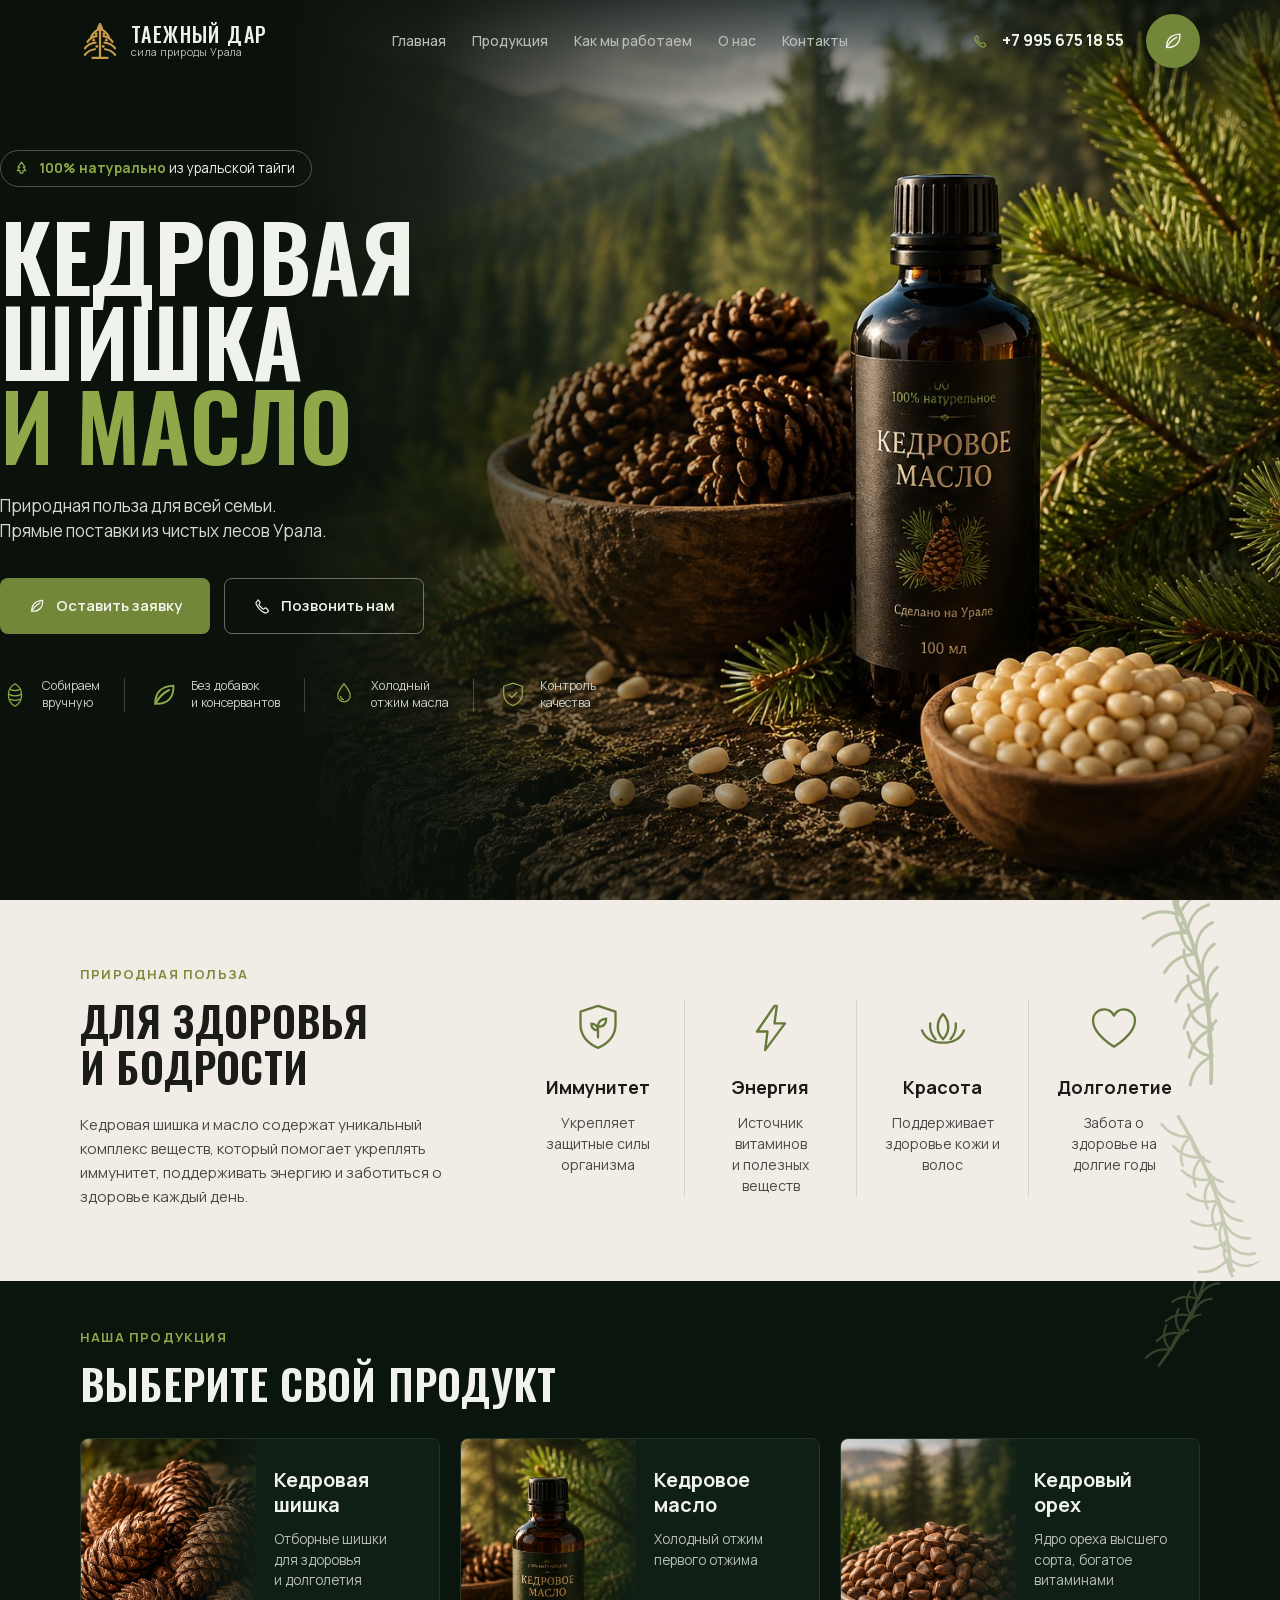
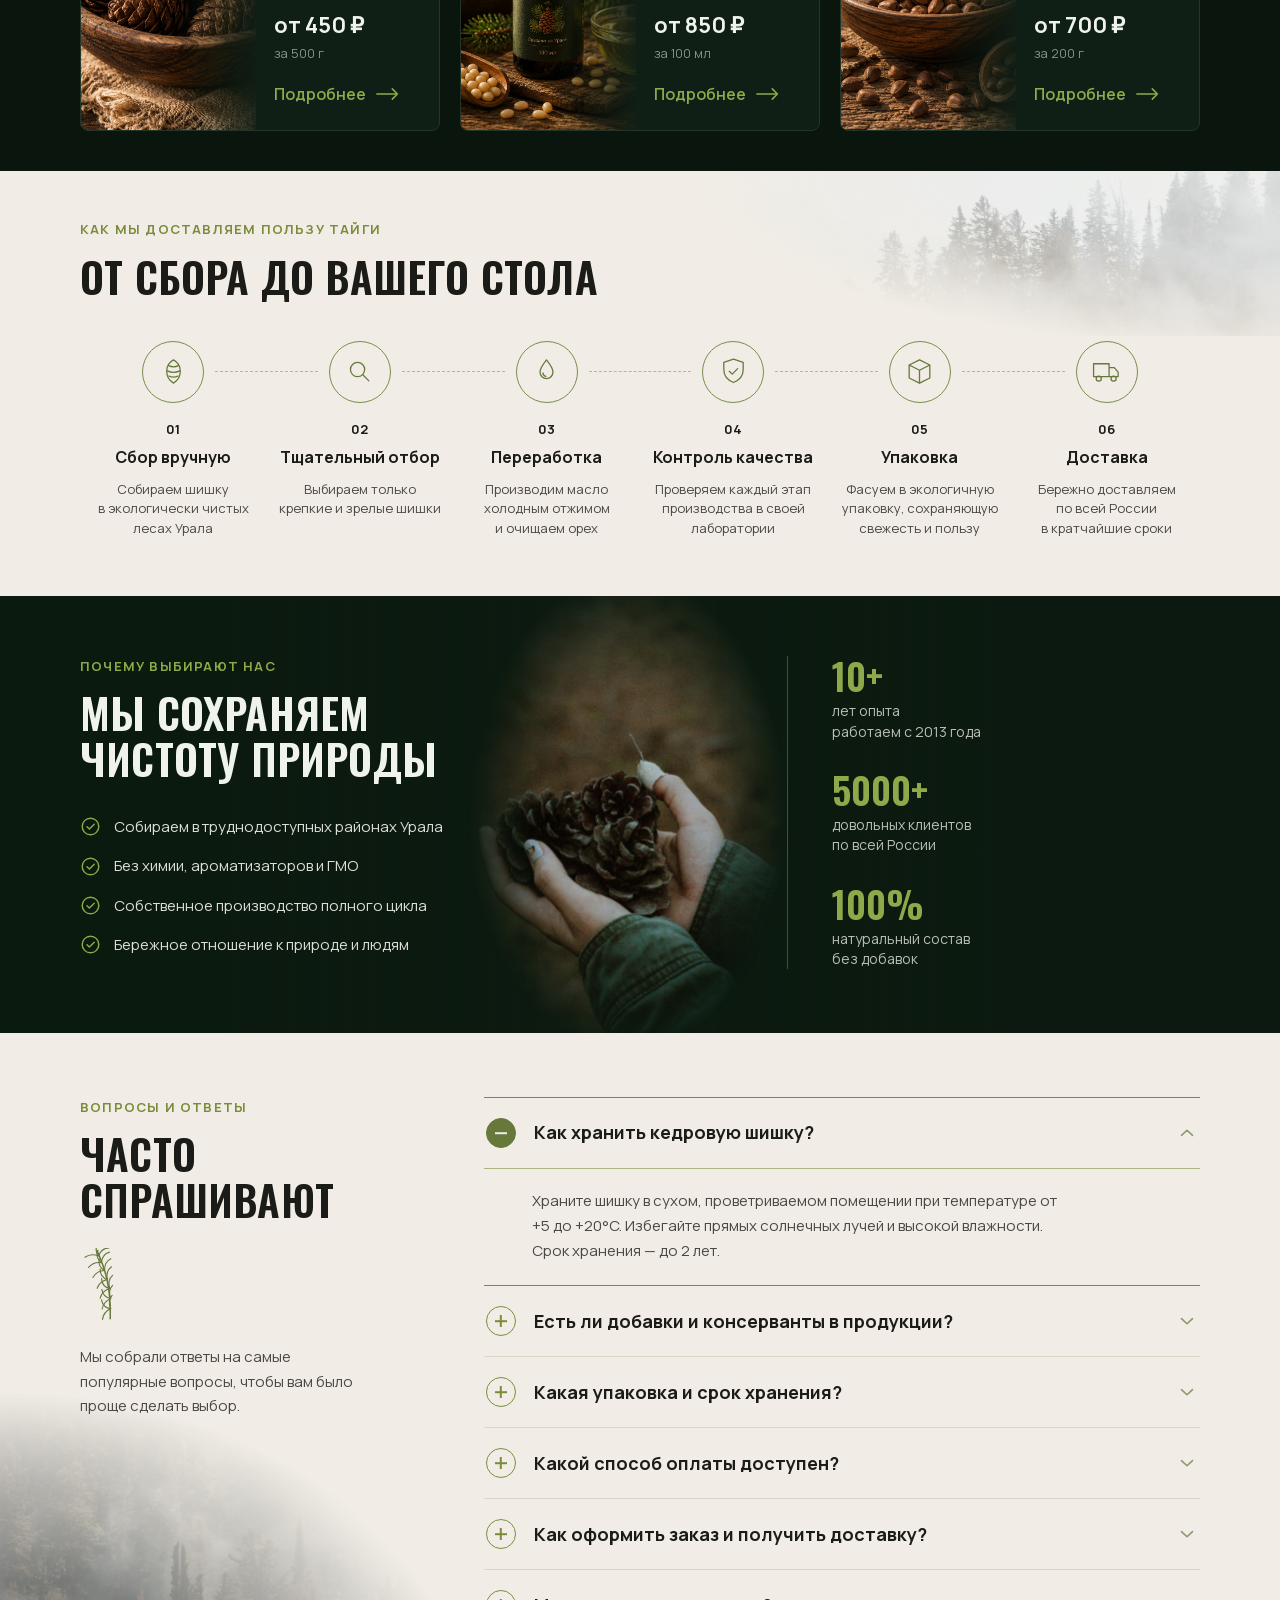
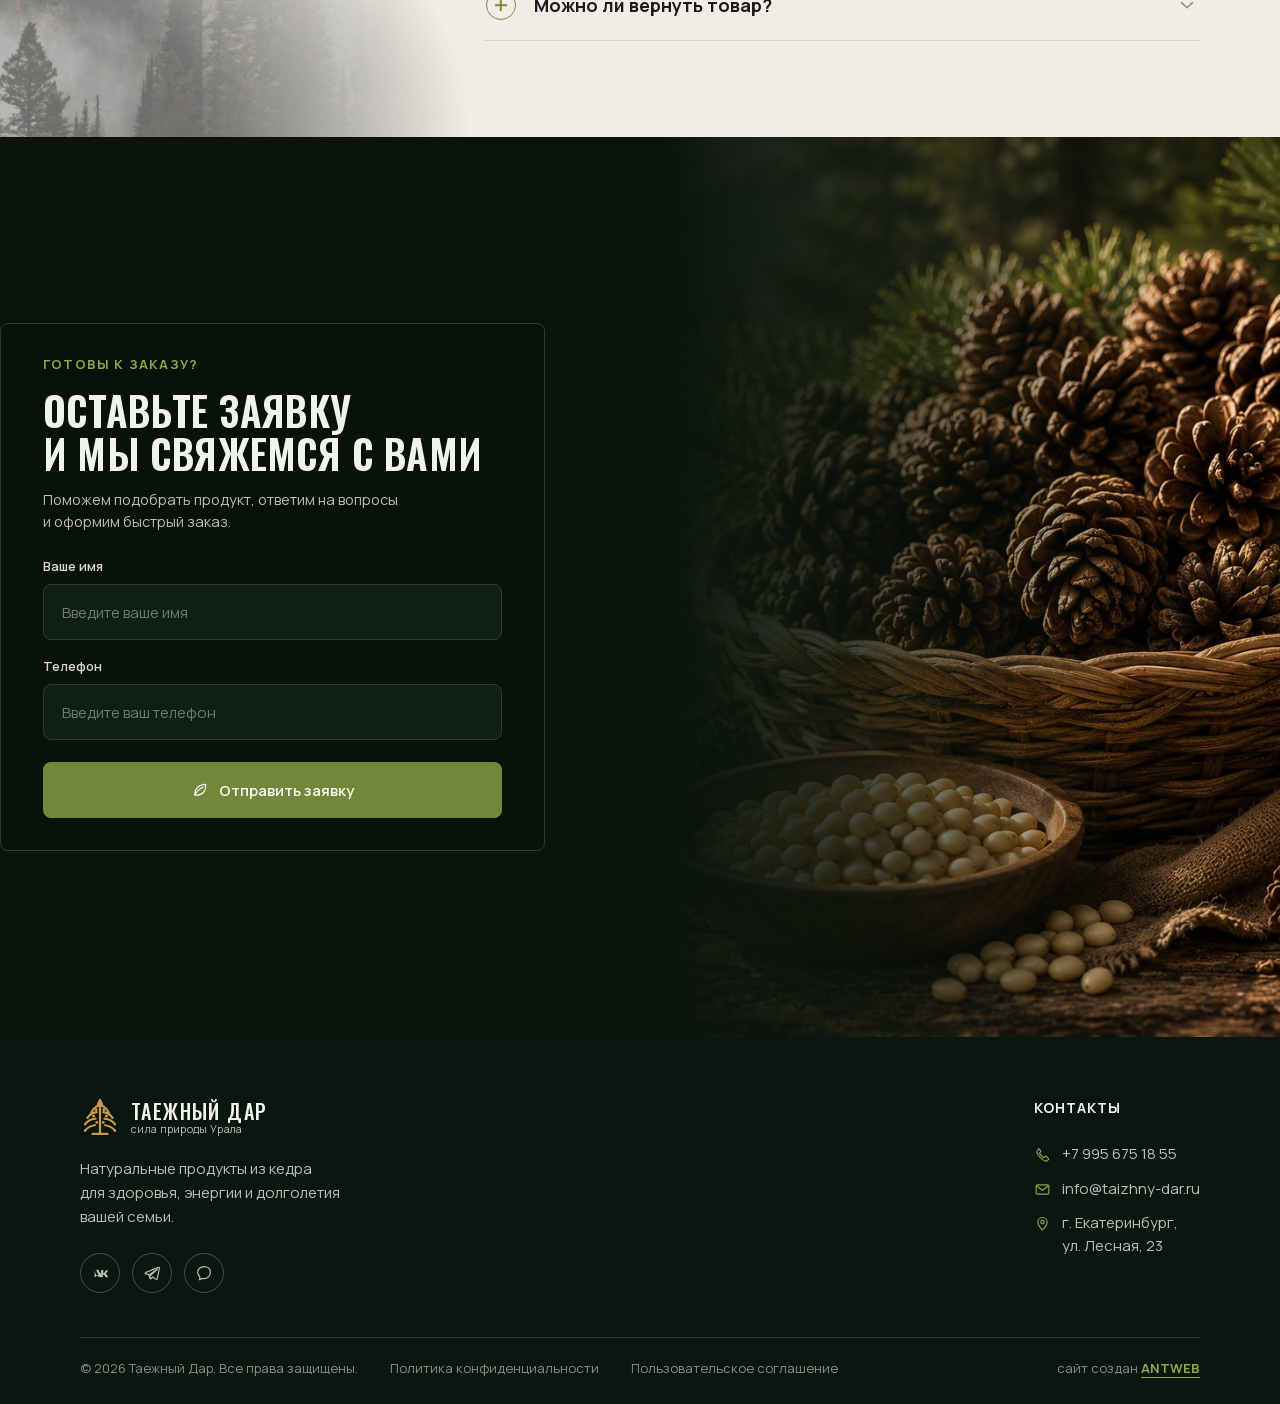
==== commit 2ee11a72: "Добавлена ссылка «сайт создан ANTWEB» в футер Co-Authored-By: Claude Code <noreply@anthropic.com>" ====
--- a/index.html
+++ b/index.html
@@ -531,11 +531,14 @@
       </div>
     </div>
     <div class="footer__bottom">
-      <p>© 2026 Таежный Дар. Все права защищены.</p>
-      <div class="footer__bottom-links">
-        <a href="privacy.html">Политика конфиденциальности</a>
-        <a href="terms.html">Пользовательское соглашение</a>
-      </div>
+      <div class="footer__bottom-left">
+        <p>© 2026 Таежный Дар. Все права защищены.</p>
+        <div class="footer__bottom-links">
+          <a href="privacy.html">Политика конфиденциальности</a>
+          <a href="terms.html">Пользовательское соглашение</a>
+        </div>
+      </div>
+      <a class="footer__credit" href="https://antwebp.github.io/antweb-portfolio/" target="_blank" rel="noopener">сайт создан <span>ANTWEB</span></a>
     </div>
   </div>
 </footer>
--- a/css/styles.css
+++ b/css/styles.css
@@ -717,9 +717,23 @@
   display:flex;justify-content:space-between;align-items:center;gap:16px;
   font-size:13px;color:var(--text-muted);
 }
+.footer__bottom-left{display:flex;align-items:center;gap:32px}
 .footer__bottom-links{display:flex;gap:32px}
 .footer__bottom-links a{color:var(--text-muted);transition:color .18s ease}
 .footer__bottom-links a:hover{color:var(--text-white)}
+.footer__credit{
+  white-space:nowrap;
+  color:var(--text-muted);
+  transition:color .18s ease;
+}
+.footer__credit span{
+  color:var(--cedar-lime-bright);
+  font-weight:700;
+  text-decoration:underline;
+  text-underline-offset:4px;
+}
+.footer__credit:hover{color:var(--text-white)}
+.footer__credit:hover span{color:var(--text-white)}
 
 /* ============================================================
    MODALS
@@ -902,7 +916,9 @@
   .footer__contact svg{width:19px;height:19px;margin-top:0}
   .footer__contact em{font-size:12px}
   .footer__bottom{margin-top:36px;flex-direction:column;align-items:stretch;gap:0}
-  .footer__bottom > p{padding:2px 0 14px}
+  .footer__bottom-left{display:block}
+  .footer__bottom-left > p{padding:2px 0 14px}
+  .footer__credit{padding:14px 0 2px}
   .footer__bottom-links{display:block;width:100%}
   .footer__bottom-links a{
     display:block;
@@ -1029,7 +1045,9 @@
   .footer__contact svg{width:19px;height:19px;margin-top:0}
   .footer__contact em{font-size:12px}
   .footer__bottom{margin-top:34px;flex-direction:column;align-items:stretch;gap:0}
-  .footer__bottom > p{padding:2px 0 14px}
+  .footer__bottom-left{display:block}
+  .footer__bottom-left > p{padding:2px 0 14px}
+  .footer__credit{padding:14px 0 2px}
   .footer__bottom-links{display:block;width:100%}
   .footer__bottom-links a{
     display:block;
